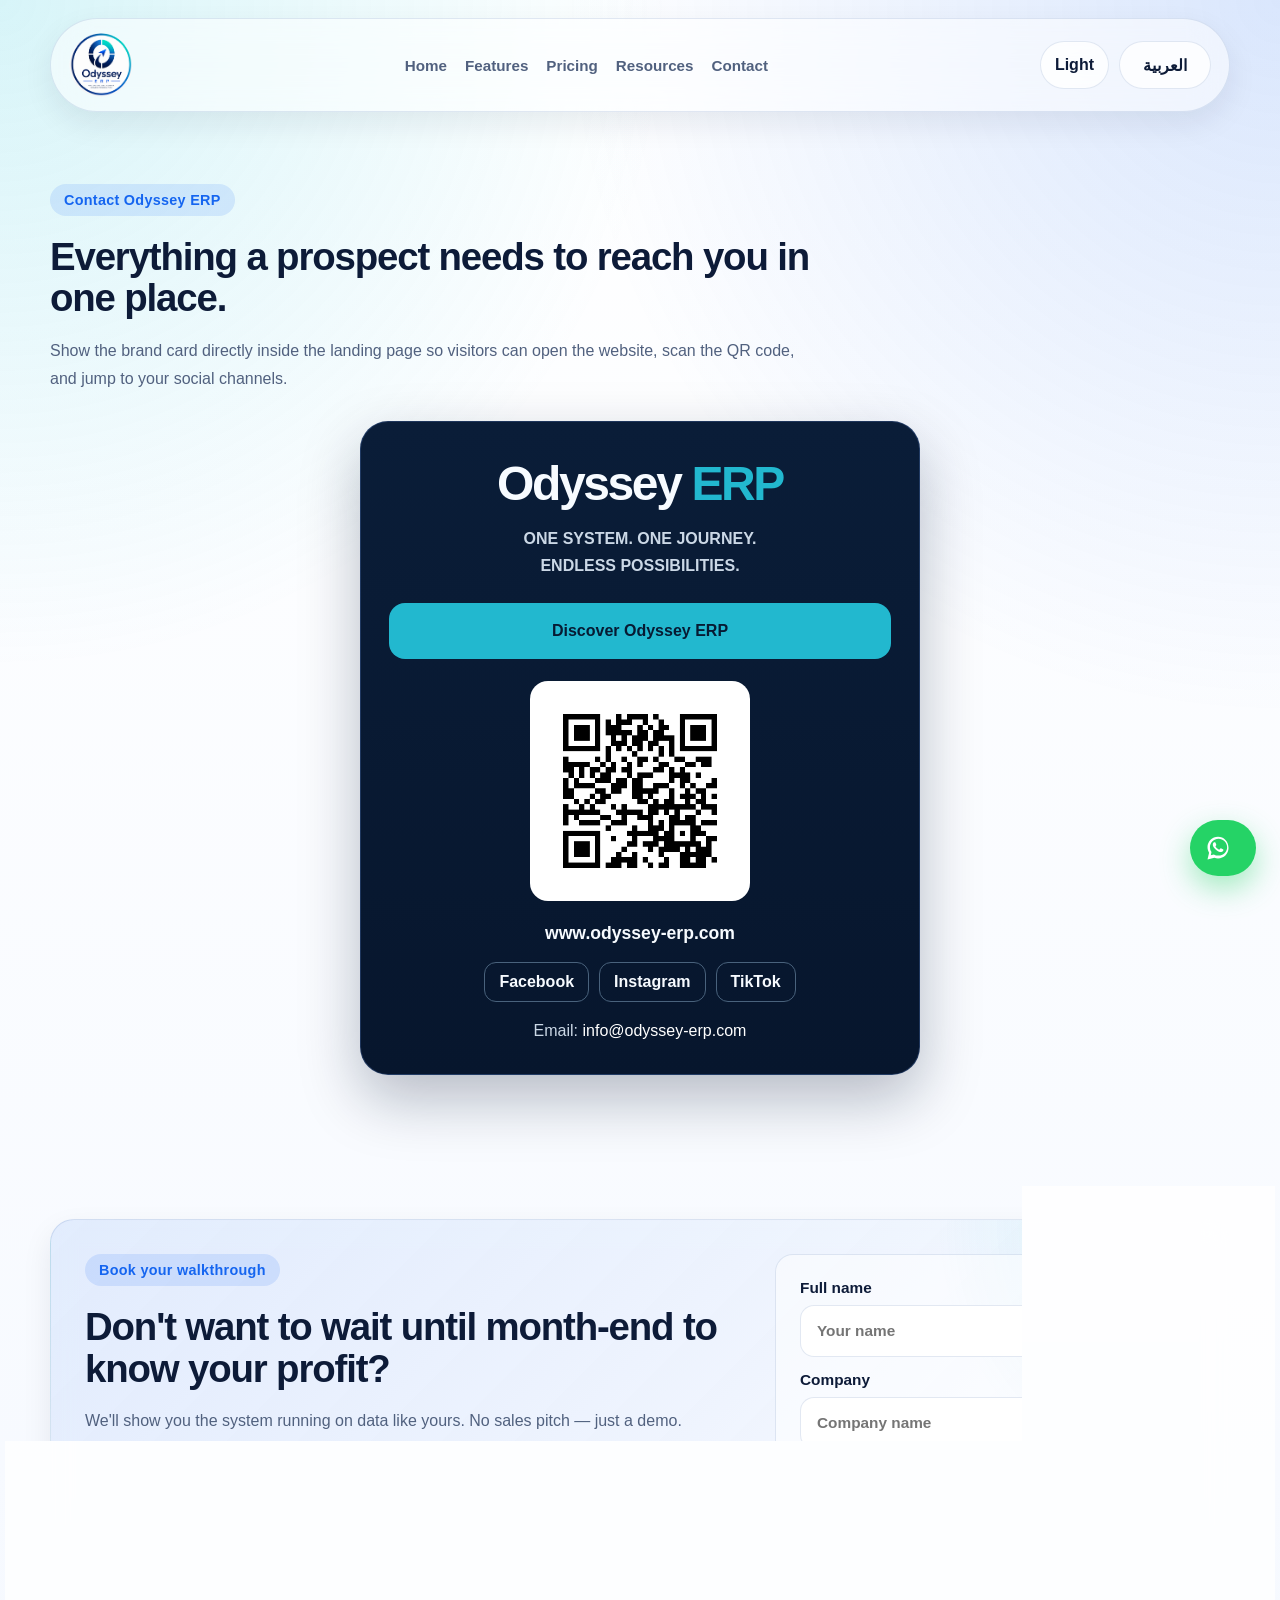
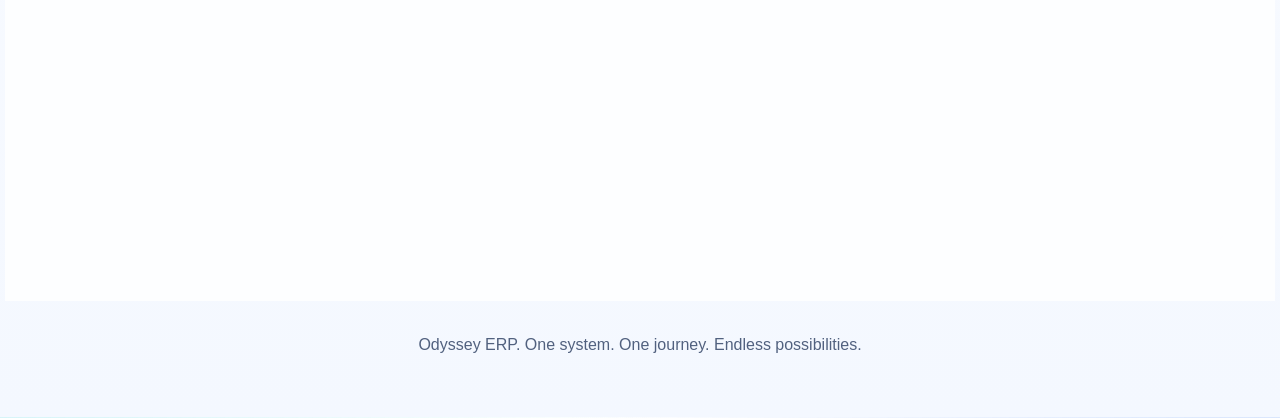
==== contact.html @ beaab347 "Restructure marketing site into multi-page site (Home/Features/Pricing/Resources/Contact)" ====
<!DOCTYPE html>
<html lang="en" dir="ltr">
<head>
  <meta charset="UTF-8">
  <meta name="viewport" content="width=device-width, initial-scale=1.0">
  <title>Contact & Book a Demo | Odyssey ERP</title>
  <meta
    name="description"
    content="Book a free 15-minute Odyssey ERP walkthrough, or reach us directly on WhatsApp, email, and social channels."
  >
  <link rel="stylesheet" href="style.css">
  <!-- Google tag (gtag.js) -->
  <script async src="https://www.googletagmanager.com/gtag/js?id=G-DYQVPVSGE7"></script>
  <script>
    window.dataLayer = window.dataLayer || [];
    function gtag(){dataLayer.push(arguments);}
    gtag('js', new Date());
    gtag('config', 'G-DYQVPVSGE7');
  </script>
</head>
<body>
  <div class="site-shell">
    <header class="topbar">
      <a class="brand" href="index.html" aria-label="Odyssey ERP">
        <img src="Odyssey_ERP_Logo_Round.png" alt="Odyssey ERP logo">
      </a>

      <nav class="nav" aria-label="Primary">
        <a href="index.html" data-i18n="navHome">Home</a>
        <a href="features.html" data-i18n="navFeatures">Features</a>
        <a href="pricing.html" data-i18n="navPricing">Pricing</a>
        <a href="resources.html" data-i18n="navResources">Resources</a>
        <a href="contact.html" data-i18n="navContact">Contact</a>
      </nav>

      <div class="topbar-actions">
        <button class="control-btn" id="themeToggle" type="button" aria-label="Toggle theme">
          <span class="theme-icon theme-icon-light" aria-hidden="true">Light</span>
          <span class="theme-icon theme-icon-dark" aria-hidden="true">Dark</span>
        </button>
        <button class="control-btn lang-btn" id="langToggle" type="button" aria-label="Switch language">
          العربية
        </button>
        <button class="menu-btn" id="menuToggle" type="button" aria-label="Open menu">
          <span></span><span></span><span></span>
        </button>
      </div>
    </header>

    <main>
      <section class="section contact-section" id="contact">
        <div class="section-heading reveal">
          <span class="eyebrow">Contact Odyssey ERP</span>
          <h2>Everything a prospect needs to reach you in one place.</h2>
          <p>Show the brand card directly inside the landing page so visitors can open the website, scan the QR code, and jump to your social channels.</p>
        </div>

        <div class="contact-card-wrapper reveal">
          <div class="contact-card">
            <div class="contact-logo">Odyssey <span>ERP</span></div>
            <div class="contact-tag">ONE SYSTEM. ONE JOURNEY.<br>ENDLESS POSSIBILITIES.</div>
            <a class="contact-main-link" href="https://www.odyssey-erp.com" target="_blank" rel="noreferrer">Discover Odyssey ERP</a>
            <div class="contact-qr">
              <img src="[data-uri]" alt="QR Code to Odyssey ERP website">
            </div>
            <div class="contact-site">
              <a href="https://www.odyssey-erp.com" target="_blank" rel="noreferrer">www.odyssey-erp.com</a>
            </div>
            <div class="contact-social">
              <a href="https://www.facebook.com/share/1CxrahnLTz/" target="_blank" rel="noreferrer">Facebook</a>
              <a href="https://www.instagram.com/odyssey_erp/" target="_blank" rel="noreferrer">Instagram</a>
              <a href="https://www.tiktok.com/@odyssey.erp" target="_blank" rel="noreferrer">TikTok</a>
            </div>
            <div class="contact-email">Email: <a href="mailto:info@odyssey-erp.com">info@odyssey-erp.com</a></div>
          </div>
        </div>
      </section>

      <section class="section cta-section" id="demo">
        <div class="cta-card reveal">
          <div class="cta-copy">
            <span class="eyebrow" data-i18n="ctaEyebrow">Book your walkthrough</span>
            <h2 data-i18n="ctaTitle">Don't want to wait until month-end to know your profit?</h2>
            <p data-i18n="ctaText">We'll show you the system running on data like yours. No sales pitch — just a demo.</p>
          </div>

          <form class="demo-form" id="demoForm" novalidate>
            <label>
              <span data-i18n="formName">Full name</span>
              <input type="text" name="name" data-i18n-placeholder="formNamePlaceholder" placeholder="Your name" required autocomplete="name">
            </label>
            <label>
              <span data-i18n="formCompany">Company</span>
              <input type="text" name="company" data-i18n-placeholder="formCompanyPlaceholder" placeholder="Company name" required autocomplete="organization">
            </label>
            <label>
              <span data-i18n="formEmail">Work email</span>
              <input type="email" name="email" data-i18n-placeholder="formEmailPlaceholder" placeholder="name@company.com" required autocomplete="email" inputmode="email">
            </label>
            <label>
              <span data-i18n="formPhone">Phone</span>
              <input type="tel" name="phone" data-i18n-placeholder="formPhonePlaceholder" placeholder="+20 000 000 0000" required autocomplete="tel" inputmode="tel">
            </label>
            <div class="form-honeypot" aria-hidden="true">
              <label for="websiteField">Website</label>
              <input type="text" id="websiteField" name="website" tabindex="-1" autocomplete="off">
            </div>
            <button class="btn btn-primary btn-block submit-btn" id="formSubmitButton" type="submit">
              <span class="btn-spinner" aria-hidden="true"></span>
              <span data-i18n="formSubmit">Book free consultation — 15 minutes only</span>
            </button>
            <p class="form-note" id="formMessage" data-state="idle" data-i18n="formNote">We'll use these details to contact you and arrange a tailored demo.</p>
          </form>
        </div>
      </section>
    </main>

    <footer class="footer">
      <p data-i18n="footerText">Odyssey ERP. One system. One journey. Endless possibilities.</p>
    </footer>
  </div>

  <a
    class="whatsapp-fab"
    id="whatsappFab"
    href="https://wa.me/201555568029"
    target="_blank"
    rel="noreferrer"
    aria-label="Chat with us on WhatsApp"
  >
    <svg viewBox="0 0 32 32" fill="currentColor" aria-hidden="true">
      <path d="M16.02 3C9.4 3 4 8.36 4 14.94c0 2.35.66 4.55 1.8 6.43L4 29l7.83-1.75a12.9 12.9 0 0 0 4.19.7c6.62 0 12.02-5.36 12.02-11.94C28.04 8.36 22.64 3 16.02 3zm0 21.7c-1.53 0-2.99-.36-4.29-1.05l-.31-.17-3.63.81.78-3.58-.2-.32a9.7 9.7 0 0 1-1.55-5.25c0-5.37 4.4-9.75 9.8-9.75s9.8 4.38 9.8 9.75-4.4 9.56-9.8 9.56zm5.47-7.33c-.3-.15-1.77-.87-2.05-.97-.27-.1-.47-.15-.67.15-.2.3-.77.97-.94 1.17-.17.2-.35.22-.65.07-.3-.15-1.24-.46-2.36-1.46-.87-.78-1.46-1.74-1.63-2.04-.17-.3-.02-.46.13-.6.13-.13.3-.35.45-.52.15-.17.2-.3.3-.5.1-.2.05-.37-.02-.52-.07-.15-.67-1.6-.92-2.2-.24-.57-.49-.5-.67-.5h-.57c-.2 0-.52.07-.79.37-.27.3-1.04 1.02-1.04 2.48s1.07 2.88 1.22 3.08c.15.2 2.1 3.2 5.09 4.49.71.31 1.27.49 1.7.63.71.23 1.36.19 1.87.12.57-.09 1.77-.72 2.02-1.42.25-.7.25-1.3.17-1.42-.07-.13-.27-.2-.57-.35z"/>
    </svg>
    <span class="whatsapp-label" data-i18n="whatsappLabel">Chat with us</span>
  </a>

  <iframe name="leadCaptureFrame" id="leadCaptureFrame" class="submission-frame" title="Background form submission"></iframe>
  <script src="lead-form.config.js"></script>
  <script src="gallery-manifest.js"></script>
  <script src="script.js"></script>
</body>
</html>
---- style.css ----
:root {
  color-scheme: light;
  --bg: #f4f8ff;
  --bg-strong: #ffffff;
  --bg-soft: rgba(255, 255, 255, 0.75);
  --surface: rgba(255, 255, 255, 0.78);
  --surface-strong: #ffffff;
  --surface-border: rgba(18, 64, 145, 0.12);
  --text: #0d1b38;
  --text-soft: #51617f;
  --text-inverse: #f7fbff;
  --primary: #1565f0;
  --primary-strong: #0e47b7;
  --primary-soft: rgba(21, 101, 240, 0.12);
  --accent: #20c4da;
  --shadow: 0 20px 60px rgba(13, 27, 56, 0.12);
  --shadow-soft: 0 12px 30px rgba(13, 27, 56, 0.08);
  --radius-xl: 32px;
  --radius-lg: 24px;
  --radius-md: 18px;
  --container: min(1180px, calc(100vw - 32px));
}

body[data-theme="dark"] {
  color-scheme: dark;
  --bg: #07111f;
  --bg-strong: #0b1730;
  --bg-soft: rgba(8, 18, 34, 0.72);
  --surface: rgba(11, 23, 48, 0.8);
  --surface-strong: #0f1d37;
  --surface-border: rgba(136, 182, 255, 0.14);
  --text: #edf4ff;
  --text-soft: #a7b7d6;
  --text-inverse: #061221;
  --primary: #5c9dff;
  --primary-strong: #8ac1ff;
  --primary-soft: rgba(92, 157, 255, 0.16);
  --accent: #4de0f6;
  --shadow: 0 24px 70px rgba(0, 0, 0, 0.35);
  --shadow-soft: 0 14px 34px rgba(0, 0, 0, 0.28);
}

* {
  box-sizing: border-box;
}

html {
  scroll-behavior: smooth;
}

body {
  margin: 0;
  background:
    radial-gradient(circle at top left, rgba(32, 196, 218, 0.18), transparent 28%),
    radial-gradient(circle at top right, rgba(21, 101, 240, 0.16), transparent 30%),
    linear-gradient(180deg, var(--bg-strong), var(--bg));
  color: var(--text);
  font-family: "Segoe UI Variable Display", "Aptos", "Trebuchet MS", "Segoe UI", sans-serif;
  transition: background 0.35s ease, color 0.35s ease;
}

body[dir="rtl"] {
  font-family: "Tahoma", "Segoe UI", sans-serif;
}

img,
video {
  display: block;
  max-width: 100%;
}

a {
  color: inherit;
  text-decoration: none;
}

button,
input,
textarea,
select {
  font: inherit;
}

.site-shell {
  width: var(--container);
  margin: 0 auto;
}

.topbar {
  position: sticky;
  top: 0;
  z-index: 20;
  display: flex;
  align-items: center;
  justify-content: space-between;
  gap: 20px;
  margin: 18px 0 0;
  padding: 14px 18px;
  background: rgba(255, 255, 255, 0.52);
  backdrop-filter: blur(18px);
  border: 1px solid var(--surface-border);
  border-radius: 999px;
  box-shadow: var(--shadow-soft);
}

body[data-theme="dark"] .topbar {
  background: rgba(9, 18, 35, 0.7);
}

.brand img {
  width: clamp(48px, 6vw, 64px);
  height: clamp(48px, 6vw, 64px);
  object-fit: cover;
  border-radius: 50%;
}

.nav {
  display: flex;
  align-items: center;
  gap: 18px;
  color: var(--text-soft);
}

.nav a {
  position: relative;
  font-size: 0.95rem;
  font-weight: 700;
}

.nav a::after {
  content: "";
  position: absolute;
  inset-inline-start: 0;
  bottom: -6px;
  width: 100%;
  height: 2px;
  background: linear-gradient(90deg, var(--primary), var(--accent));
  transform: scaleX(0);
  transform-origin: left;
  transition: transform 0.25s ease;
}

body[dir="rtl"] .nav a::after {
  transform-origin: right;
}

.nav a:hover::after,
.nav a:focus-visible::after {
  transform: scaleX(1);
}

.topbar-actions {
  display: flex;
  align-items: center;
  gap: 10px;
}

.control-btn,
.menu-btn {
  border: 1px solid var(--surface-border);
  background: var(--surface);
  color: var(--text);
  border-radius: 999px;
  cursor: pointer;
}

.control-btn {
  display: inline-flex;
  align-items: center;
  justify-content: center;
  min-width: 48px;
  height: 48px;
  padding: 0 14px;
  font-weight: 800;
}

.lang-btn {
  min-width: 92px;
}

.theme-icon-dark {
  display: none;
}

body[data-theme="dark"] .theme-icon-light {
  display: none;
}

body[data-theme="dark"] .theme-icon-dark {
  display: inline;
}

.menu-btn {
  display: none;
  width: 48px;
  height: 48px;
  padding: 0;
}

.menu-btn span {
  display: block;
  width: 20px;
  height: 2px;
  margin: 4px auto;
  background: currentColor;
  border-radius: 999px;
}

.section {
  padding: 72px 0;
}

.hero {
  display: grid;
  grid-template-columns: 1.05fr 0.95fr;
  align-items: center;
  gap: 42px;
  min-height: calc(100vh - 130px);
}

.eyebrow {
  display: inline-flex;
  align-items: center;
  gap: 10px;
  padding: 8px 14px;
  border-radius: 999px;
  background: var(--primary-soft);
  color: var(--primary);
  font-size: 0.9rem;
  font-weight: 800;
  letter-spacing: 0.02em;
}

.hero h1,
.section-heading h2,
.cta-copy h2 {
  margin: 20px 0 18px;
  font-size: clamp(2rem, 4vw, 4.2rem);
  line-height: 1.08;
  letter-spacing: -0.03em;
}

.section-heading h2,
.cta-copy h2 {
  font-size: clamp(2rem, 3vw, 3.4rem);
}

.hero-text,
.section-heading p,
.feature-card p,
.comparison-card li,
.showcase-copy p,
.video-meta span,
.cta-copy p,
.form-note,
.trust-strip p,
.footer p {
  color: var(--text-soft);
  line-height: 1.75;
}

.hero-actions {
  display: flex;
  flex-wrap: wrap;
  gap: 14px;
  margin-top: 28px;
}

.btn {
  display: inline-flex;
  align-items: center;
  justify-content: center;
  min-height: 54px;
  padding: 0 24px;
  border: 1px solid transparent;
  border-radius: 999px;
  font-weight: 800;
  transition: transform 0.25s ease, box-shadow 0.25s ease, background 0.25s ease;
}

.btn:hover,
.btn:focus-visible {
  transform: translateY(-2px);
}

.btn-primary {
  background: linear-gradient(135deg, var(--primary), var(--accent));
  color: var(--text-inverse);
  box-shadow: 0 18px 35px rgba(21, 101, 240, 0.24);
}

.btn-secondary {
  border-color: var(--surface-border);
  background: var(--surface);
}

.btn-block {
  width: 100%;
}

.hero-metrics,
.feature-grid,
.showcase-grid,
.video-grid {
  display: grid;
  gap: 18px;
}

.hero-metrics {
  grid-template-columns: repeat(3, minmax(0, 1fr));
  margin-top: 34px;
}

.hero-metrics-4 {
  grid-template-columns: repeat(4, minmax(0, 1fr));
  gap: 16px;
}

.hero-metrics-4 .metric-card {
  padding: 24px 20px;
  display: flex;
  flex-direction: column;
  justify-content: center;
  min-height: 140px;
}

.hero-metrics-4 .metric-card strong {
  font-size: 1.35rem;
  margin-bottom: 8px;
}

.hero-metrics-4 .metric-card span {
  font-size: 0.88rem;
  line-height: 1.5;
}

.metric-card,
.feature-card,
.comparison-card,
.showcase-card,
.video-card,
.cta-card,
.trust-strip {
  border: 1px solid var(--surface-border);
  background: var(--surface);
  border-radius: var(--radius-lg);
  box-shadow: var(--shadow-soft);
  backdrop-filter: blur(12px);
}

.metric-card {
  padding: 20px;
}

.metric-card strong {
  display: block;
  font-size: 1.6rem;
  margin-bottom: 8px;
}

.hero-visual {
  position: relative;
}

.hero-glow {
  position: absolute;
  inset: 10% 5% auto;
  height: 70%;
  background: radial-gradient(circle, rgba(21, 101, 240, 0.25), transparent 60%);
  filter: blur(18px);
}

.device-frame {
  position: relative;
  padding: 18px;
  background: linear-gradient(180deg, rgba(255, 255, 255, 0.9), rgba(219, 232, 255, 0.5));
  border: 1px solid rgba(255, 255, 255, 0.6);
  border-radius: 28px;
  box-shadow: var(--shadow);
}

body[data-theme="dark"] .device-frame {
  background: linear-gradient(180deg, rgba(20, 37, 67, 0.98), rgba(12, 23, 43, 0.92));
  border-color: rgba(131, 178, 255, 0.18);
}

.device-frame img,
.showcase-card img,
video {
  border-radius: 18px;
}

.trust-strip {
  padding: 24px 28px;
}

.section-heading {
  max-width: 760px;
  margin-bottom: 28px;
}

.feature-grid {
  grid-template-columns: repeat(4, minmax(0, 1fr));
}

.feature-card {
  padding: 26px;
}

.feature-icon {
  width: 56px;
  height: 56px;
  display: inline-flex;
  align-items: center;
  justify-content: center;
  margin-bottom: 18px;
  border-radius: 16px;
  background: linear-gradient(135deg, var(--primary), var(--accent));
  color: var(--text-inverse);
  font-weight: 800;
}

.comparison-grid {
  display: grid;
  grid-template-columns: repeat(2, minmax(0, 1fr));
  gap: 20px;
}

.comparison-card {
  padding: 28px;
}

.comparison-card ul {
  margin: 18px 0 0;
  padding-inline-start: 22px;
}

.comparison-card li + li {
  margin-top: 14px;
}

.comparison-card-highlight {
  background:
    linear-gradient(135deg, rgba(21, 101, 240, 0.16), rgba(32, 196, 218, 0.1)),
    var(--surface);
}

.comparison-card-muted {
  background:
    linear-gradient(135deg, rgba(115, 140, 180, 0.08), rgba(115, 140, 180, 0.03)),
    var(--surface);
}

.showcase-grid,
.video-grid {
  grid-template-columns: repeat(2, minmax(0, 1fr));
}

.contact-card-wrapper {
  display: flex;
  justify-content: center;
}

.contact-card {
  width: min(100%, 560px);
  padding: 34px 28px;
  text-align: center;
  color: #f7fbff;
  background: linear-gradient(180deg, #0a1d38, #07162d);
  border: 1px solid rgba(114, 164, 255, 0.22);
  border-radius: 28px;
  box-shadow: 0 24px 60px rgba(7, 22, 45, 0.28);
}

.contact-logo {
  font-size: clamp(2.3rem, 4vw, 3rem);
  font-weight: 900;
  letter-spacing: -0.05em;
}

.contact-logo span {
  color: #22b8cf;
}

.contact-tag {
  margin: 14px 0 24px;
  color: #cbd8e6;
  font-size: 1rem;
  line-height: 1.7;
  font-weight: 700;
}

.contact-main-link {
  display: inline-flex;
  align-items: center;
  justify-content: center;
  width: 100%;
  min-height: 56px;
  padding: 0 18px;
  margin-bottom: 22px;
  color: #071b33;
  background: #22b8cf;
  border-radius: 16px;
  font-weight: 900;
}

.contact-qr {
  width: min(220px, 68vw);
  margin: 0 auto 22px;
  padding: 12px;
  background: #ffffff;
  border-radius: 18px;
}

.contact-qr img {
  width: 100%;
  height: auto;
}

.contact-site {
  margin-bottom: 18px;
  font-size: 1.1rem;
  font-weight: 800;
}

.contact-social {
  display: flex;
  justify-content: center;
  flex-wrap: wrap;
  gap: 10px;
}

.contact-social a {
  padding: 10px 14px;
  border: 1px solid #49627c;
  border-radius: 12px;
  font-weight: 800;
}

.contact-email {
  margin-top: 20px;
  color: #cbd8e6;
}

.contact-email a {
  color: #ffffff;
}

#dynamicShowcaseMount {
  display: contents;
}

.showcase-card:first-child {
  grid-column: 1 / -1;
}

.showcase-card,
.video-card {
  overflow: hidden;
}

.showcase-copy,
.video-meta {
  display: flex;
  flex-direction: column;
  gap: 10px;
  padding: 24px 24px 18px;
}

.showcase-copy span,
.video-meta span {
  color: var(--primary);
  font-weight: 800;
}

.showcase-copy h3,
.video-meta h3,
.feature-card h3,
.comparison-card h3 {
  margin: 0;
  font-size: 1.35rem;
}

.showcase-card img,
video {
  width: 100%;
  height: auto;
  border-top-left-radius: 0;
  border-top-right-radius: 0;
}

/* ADDED: normalize showcase/gallery image sizing so every card matches */
.showcase-card img {
  aspect-ratio: 4 / 3;
  object-fit: cover;
  max-height: 260px;
}
/* END ADDED */

/* REWRITTEN: keep the portrait notification screenshot's text legible when cropped to the 4:3 showcase grid */
.showcase-card img.showcase-img-notification {
  object-position: center bottom;
  background: #1a2530;
}
/* END REWRITTEN */

.cta-card {
  display: grid;
  grid-template-columns: 1fr 420px;
  gap: 28px;
  padding: 34px;
  background:
    radial-gradient(circle at top right, rgba(32, 196, 218, 0.16), transparent 22%),
    linear-gradient(135deg, rgba(21, 101, 240, 0.12), rgba(255, 255, 255, 0.22)),
    var(--surface);
}

.demo-form {
  display: grid;
  gap: 14px;
  padding: 24px;
  border: 1px solid var(--surface-border);
  border-radius: var(--radius-md);
  background: rgba(255, 255, 255, 0.5);
}

body[data-theme="dark"] .demo-form {
  background: rgba(7, 17, 31, 0.52);
}

.demo-form label {
  display: grid;
  gap: 8px;
  font-size: 0.96rem;
  font-weight: 700;
}

.demo-form input {
  min-height: 52px;
  padding: 0 16px;
  border: 1px solid var(--surface-border);
  border-radius: 14px;
  background: var(--bg-strong);
  color: var(--text);
  transition: border-color 0.2s ease, box-shadow 0.2s ease, background 0.2s ease;
}

.demo-form input:focus-visible {
  outline: none;
  border-color: var(--primary);
  box-shadow: 0 0 0 4px var(--primary-soft);
}

.demo-form input[aria-invalid="true"] {
  border-color: #d93025;
  box-shadow: 0 0 0 4px rgba(217, 48, 37, 0.12);
}

.submit-btn {
  position: relative;
  gap: 10px;
}

.submit-btn[disabled] {
  cursor: wait;
  opacity: 0.82;
}

.btn-spinner {
  width: 18px;
  height: 18px;
  display: none;
  border: 2px solid rgba(255, 255, 255, 0.35);
  border-top-color: currentColor;
  border-radius: 50%;
  animation: spin 0.8s linear infinite;
}

.submit-btn.is-loading .btn-spinner {
  display: inline-block;
}

.form-note {
  margin: 0;
  padding: 12px 14px 0;
  min-height: 34px;
}

.form-note[data-state="success"] {
  color: #0d8c57;
}

.form-note[data-state="error"] {
  color: #c8352e;
}

.form-note[data-state="loading"] {
  color: var(--primary);
}

.form-honeypot,
.submission-frame {
  position: absolute;
  width: 1px;
  height: 1px;
  overflow: hidden;
  clip-path: inset(50%);
  white-space: nowrap;
}

.submission-frame {
  border: 0;
}

@keyframes spin {
  to {
    transform: rotate(360deg);
  }
}

.footer {
  padding: 0 0 42px;
  text-align: center;
}

.reveal {
  opacity: 0;
  transform: translateY(28px);
  transition: opacity 0.7s ease, transform 0.7s ease;
}

.reveal.is-visible {
  opacity: 1;
  transform: translateY(0);
}

@media (prefers-reduced-motion: reduce) {
  html {
    scroll-behavior: auto;
  }

  *,
  *::before,
  *::after {
    animation: none !important;
    transition: none !important;
  }

  .reveal {
    opacity: 1;
    transform: none;
  }
}

@media (max-width: 1100px) {
  .hero,
  .cta-card,
  .feature-grid,
  .showcase-grid,
  .video-grid,
  .comparison-grid {
    grid-template-columns: 1fr;
  }

  .hero {
    min-height: auto;
    padding-top: 36px;
  }

  .hero-metrics {
    grid-template-columns: 1fr;
  }

  .hero-metrics-4 {
    grid-template-columns: repeat(2, minmax(0, 1fr));
  }
}

@media (max-width: 860px) {
  .topbar {
    border-radius: 28px;
  }

  .nav {
    position: absolute;
    top: calc(100% + 10px);
    inset-inline: 0;
    display: none;
    flex-direction: column;
    align-items: stretch;
    padding: 18px;
    background: var(--surface-strong);
    border: 1px solid var(--surface-border);
    border-radius: 24px;
    box-shadow: var(--shadow-soft);
  }

  .nav.is-open {
    display: flex;
  }

  .menu-btn {
    display: inline-block;
  }
}

@media (max-width: 640px) {
  .site-shell {
    width: min(100vw - 20px, 100%);
  }

  .topbar {
    padding: 12px;
    gap: 12px;
  }

  .brand img {
    width: 44px;
    height: 44px;
  }

  .control-btn {
    min-width: 44px;
    height: 44px;
  }

  .lang-btn {
    min-width: 82px;
    padding: 0 12px;
  }

  .section {
    padding: 56px 0;
  }

  .metric-card,
  .feature-card,
  .comparison-card,
  .cta-card,
  .trust-strip {
    padding: 22px;
  }

  .showcase-copy,
  .video-meta {
    padding: 20px 20px 14px;
  }

  /* ADDED: smaller, tighter hero heading on narrow screens */
  .hero h1 {
    font-size: 1.5rem;
    line-height: 1.35;
    letter-spacing: -0.01em;
    max-width: 21ch;
  }

  .section-heading h2,
  .cta-copy h2 {
    font-size: 1.6rem;
    line-height: 1.2;
  }

  .hero-text {
    font-size: 0.95rem;
  }
  /* END ADDED */
}

/* ===== ADDED: Risk Reversal Banner ===== */
.risk-banner {
  margin-top: 18px;
  padding: 18px 24px;
  text-align: center;
  border-radius: 999px;
  background: linear-gradient(135deg, rgba(21, 101, 240, 0.16), rgba(32, 196, 218, 0.16));
  border: 1px solid var(--surface-border);
}

.risk-banner p {
  margin: 0;
  color: var(--primary-strong);
  font-weight: 900;
  font-size: 1.2rem;
  line-height: 1.4;
}

@media (max-width: 640px) {
  .risk-banner p {
    font-size: 1.02rem;
  }
}

body[data-theme="dark"] .risk-banner p {
  color: var(--primary-strong);
}
/* ===== END ADDED: Risk Reversal Banner ===== */

/* ===== ADDED: Section-end CTA ===== */
.section-cta {
  display: flex;
  justify-content: center;
  margin-top: 40px;
}
/* ===== END ADDED: Section-end CTA ===== */

/* ===== ADDED: How It Works Section ===== */
.steps-grid {
  display: grid;
  grid-template-columns: repeat(3, minmax(0, 1fr));
  gap: 18px;
}

.step-card {
  position: relative;
  padding: 28px;
  border: 1px solid var(--surface-border);
  background: var(--surface);
  border-radius: var(--radius-lg);
  box-shadow: var(--shadow-soft);
  backdrop-filter: blur(12px);
}

.step-icon {
  width: 56px;
  height: 56px;
  display: inline-flex;
  align-items: center;
  justify-content: center;
  margin-bottom: 16px;
  border-radius: 16px;
  background: linear-gradient(135deg, var(--primary), var(--accent));
  color: var(--text-inverse);
}

.step-icon svg {
  width: 28px;
  height: 28px;
}

.step-number {
  position: absolute;
  top: 24px;
  inset-inline-end: 28px;
  font-weight: 900;
  font-size: 0.85rem;
  color: var(--text-soft);
  opacity: 0.6;
}

.step-card h3 {
  margin: 0 0 8px;
  font-size: 1.25rem;
}

.step-card p {
  margin: 0;
  color: var(--text-soft);
  line-height: 1.7;
}

@media (max-width: 1100px) {
  .steps-grid {
    grid-template-columns: 1fr;
  }
}
/* ===== END ADDED: How It Works Section ===== */

/* ===== ADDED: Pricing Section ===== */
.pricing-grid {
  display: grid;
  grid-template-columns: repeat(3, minmax(0, 1fr));
  gap: 20px;
  align-items: stretch;
}

.pricing-grid-4 {
  grid-template-columns: repeat(4, minmax(0, 1fr));
  gap: 18px;
}

.pricing-grid-4 .price-card {
  padding: 26px 22px;
}

.pricing-grid-4 h3 {
  font-size: 1.1rem;
  order: 1;
  margin-top: 4px;
}

.pricing-grid-4 .price-badge {
  order: 0;
}

.pricing-grid-4 .price-tag {
  order: 2;
}

.pricing-grid-4 .price-amount {
  font-size: 1.6rem;
}

.pricing-grid-4 .price-desc {
  order: 3;
}

.pricing-grid-4 .price-features {
  order: 4;
  flex-grow: 1;
}

.pricing-grid-4 .price-card-for {
  order: 5;
  font-size: 0.76rem;
  opacity: 0.75;
  padding-top: 12px;
  border-top: 1px dashed var(--surface-border);
  margin-top: 12px;
}

.pricing-grid-4 .price-card-problem {
  display: none;
}

.pricing-grid-4 .price-card-trial {
  order: 6;
}

.pricing-grid-4 .btn-block {
  order: 7;
}

.pricing-grid-4 .price-card {
  display: flex;
  flex-direction: column;
}

.addons-panel {
  margin-top: 44px;
  padding: 32px;
  border-radius: var(--radius-lg);
  border: 1px solid var(--surface-border);
  background: var(--surface);
  box-shadow: var(--shadow-soft);
}

.addons-panel h3 {
  font-size: 1.15rem;
  margin-bottom: 20px;
}

.addons-grid {
  display: grid;
  grid-template-columns: repeat(4, minmax(0, 1fr));
  gap: 16px;
}

.addon-item {
  padding: 18px;
  border-radius: var(--radius-md);
  background: var(--primary-soft);
  text-align: center;
}

.addon-icon {
  display: flex;
  align-items: center;
  justify-content: center;
  width: 44px;
  height: 44px;
  margin: 0 auto 14px;
  border-radius: 12px;
  background: var(--bg-strong);
  color: var(--primary);
  box-shadow: var(--shadow-soft);
}

.addon-icon svg {
  width: 22px;
  height: 22px;
}

.addon-item h4 {
  font-size: 0.92rem;
  margin-bottom: 6px;
}

.addon-note {
  font-size: 0.75rem;
  color: var(--text-soft);
  margin-bottom: 10px;
  min-height: 30px;
}

.addon-price {
  font-weight: 800;
  color: var(--primary-strong);
  font-size: 0.95rem;
}

.addons-footnote {
  margin-top: 22px;
  font-size: 0.78rem;
  color: var(--text-soft);
  text-align: center;
}

@media (max-width: 1024px) {
  .addons-grid {
    grid-template-columns: repeat(2, minmax(0, 1fr));
  }
}

@media (max-width: 640px) {
  .pricing-grid-4,
  .addons-grid {
    grid-template-columns: 1fr;
  }
}

.price-card {
  position: relative;
  display: flex;
  flex-direction: column;
  padding: 32px 26px;
  border: 1px solid var(--surface-border);
  background: var(--surface);
  border-radius: var(--radius-lg);
  box-shadow: var(--shadow-soft);
  backdrop-filter: blur(12px);
}

.price-card-highlight {
  border-color: var(--primary);
  background:
    linear-gradient(135deg, rgba(21, 101, 240, 0.14), rgba(32, 196, 218, 0.08)),
    var(--surface);
  box-shadow: var(--shadow);
  transform: translateY(-6px);
}

.price-badge {
  position: absolute;
  top: -14px;
  inset-inline-start: 26px;
  padding: 6px 14px;
  border-radius: 999px;
  background: linear-gradient(135deg, var(--primary), var(--accent));
  color: var(--text-inverse);
  font-size: 0.78rem;
  font-weight: 900;
  letter-spacing: 0.02em;
}

.price-card h3 {
  margin: 6px 0 14px;
  font-size: 1.4rem;
}

/* ADDED: pricing card "for" / "problem" / "trial" sub-fields */
.price-card-for {
  margin: 0 0 4px;
  color: var(--text-soft);
  font-size: 0.85rem;
  font-weight: 600;
}

.price-card-problem {
  margin: 0 0 10px;
  color: var(--text);
  font-size: 0.92rem;
  font-weight: 700;
  font-style: italic;
}

.price-card-trial {
  margin: -10px 0 18px;
  color: var(--primary);
  font-size: 0.85rem;
  font-weight: 800;
}
/* END ADDED */

.price-tag {
  display: flex;
  align-items: baseline;
  gap: 6px;
  margin: 0 0 6px;
}

.price-amount {
  font-size: 2.1rem;
  font-weight: 900;
  letter-spacing: -0.02em;
  color: var(--text);
}

.price-period {
  color: var(--text-soft);
  font-weight: 700;
  font-size: 0.9rem;
}

.price-desc {
  margin: 0 0 22px;
  color: var(--text-soft);
  font-weight: 700;
}

.price-features {
  flex: 1;
  margin: 0 0 26px;
  padding: 0;
  list-style: none;
  display: grid;
  gap: 12px;
}

.price-features li {
  position: relative;
  padding-inline-start: 26px;
  color: var(--text-soft);
  line-height: 1.5;
}

.price-features li::before {
  content: "";
  position: absolute;
  inset-inline-start: 0;
  top: 6px;
  width: 16px;
  height: 16px;
  border-radius: 50%;
  background: linear-gradient(135deg, var(--primary), var(--accent));
}

@media (max-width: 1100px) {
  .pricing-grid {
    grid-template-columns: 1fr;
  }

  .price-card-highlight {
    transform: none;
  }
}
/* ===== END ADDED: Pricing Section ===== */


/* ===== ADDED: Sticky WhatsApp Button ===== */
.whatsapp-fab {
  position: fixed;
  right: 24px;
  bottom: 24px;
  z-index: 9999;
  display: inline-flex;
  align-items: center;
  gap: 10px;
  padding: 14px;
  background: #25d366;
  color: #ffffff;
  border-radius: 999px;
  box-shadow: 0 12px 30px rgba(37, 211, 102, 0.42);
  transition: transform 0.2s ease, box-shadow 0.2s ease, padding 0.2s ease;
}

.whatsapp-fab svg {
  width: 28px;
  height: 28px;
  flex-shrink: 0;
}

.whatsapp-fab .whatsapp-label {
  max-width: 0;
  overflow: hidden;
  white-space: nowrap;
  font-weight: 800;
  font-size: 0.92rem;
  opacity: 0;
  transition: max-width 0.25s ease, opacity 0.2s ease;
}

.whatsapp-fab:hover,
.whatsapp-fab:focus-visible {
  transform: translateY(-3px);
  box-shadow: 0 16px 36px rgba(37, 211, 102, 0.5);
}

.whatsapp-fab:hover .whatsapp-label,
.whatsapp-fab:focus-visible .whatsapp-label {
  max-width: 160px;
  opacity: 1;
  padding-inline-end: 4px;
}

@media (max-width: 640px) {
  .whatsapp-fab {
    right: 16px;
    bottom: 16px;
    padding: 12px;
  }

  .whatsapp-fab .whatsapp-label {
    display: none;
  }
}
/* ===== END ADDED: Sticky WhatsApp Button ===== */
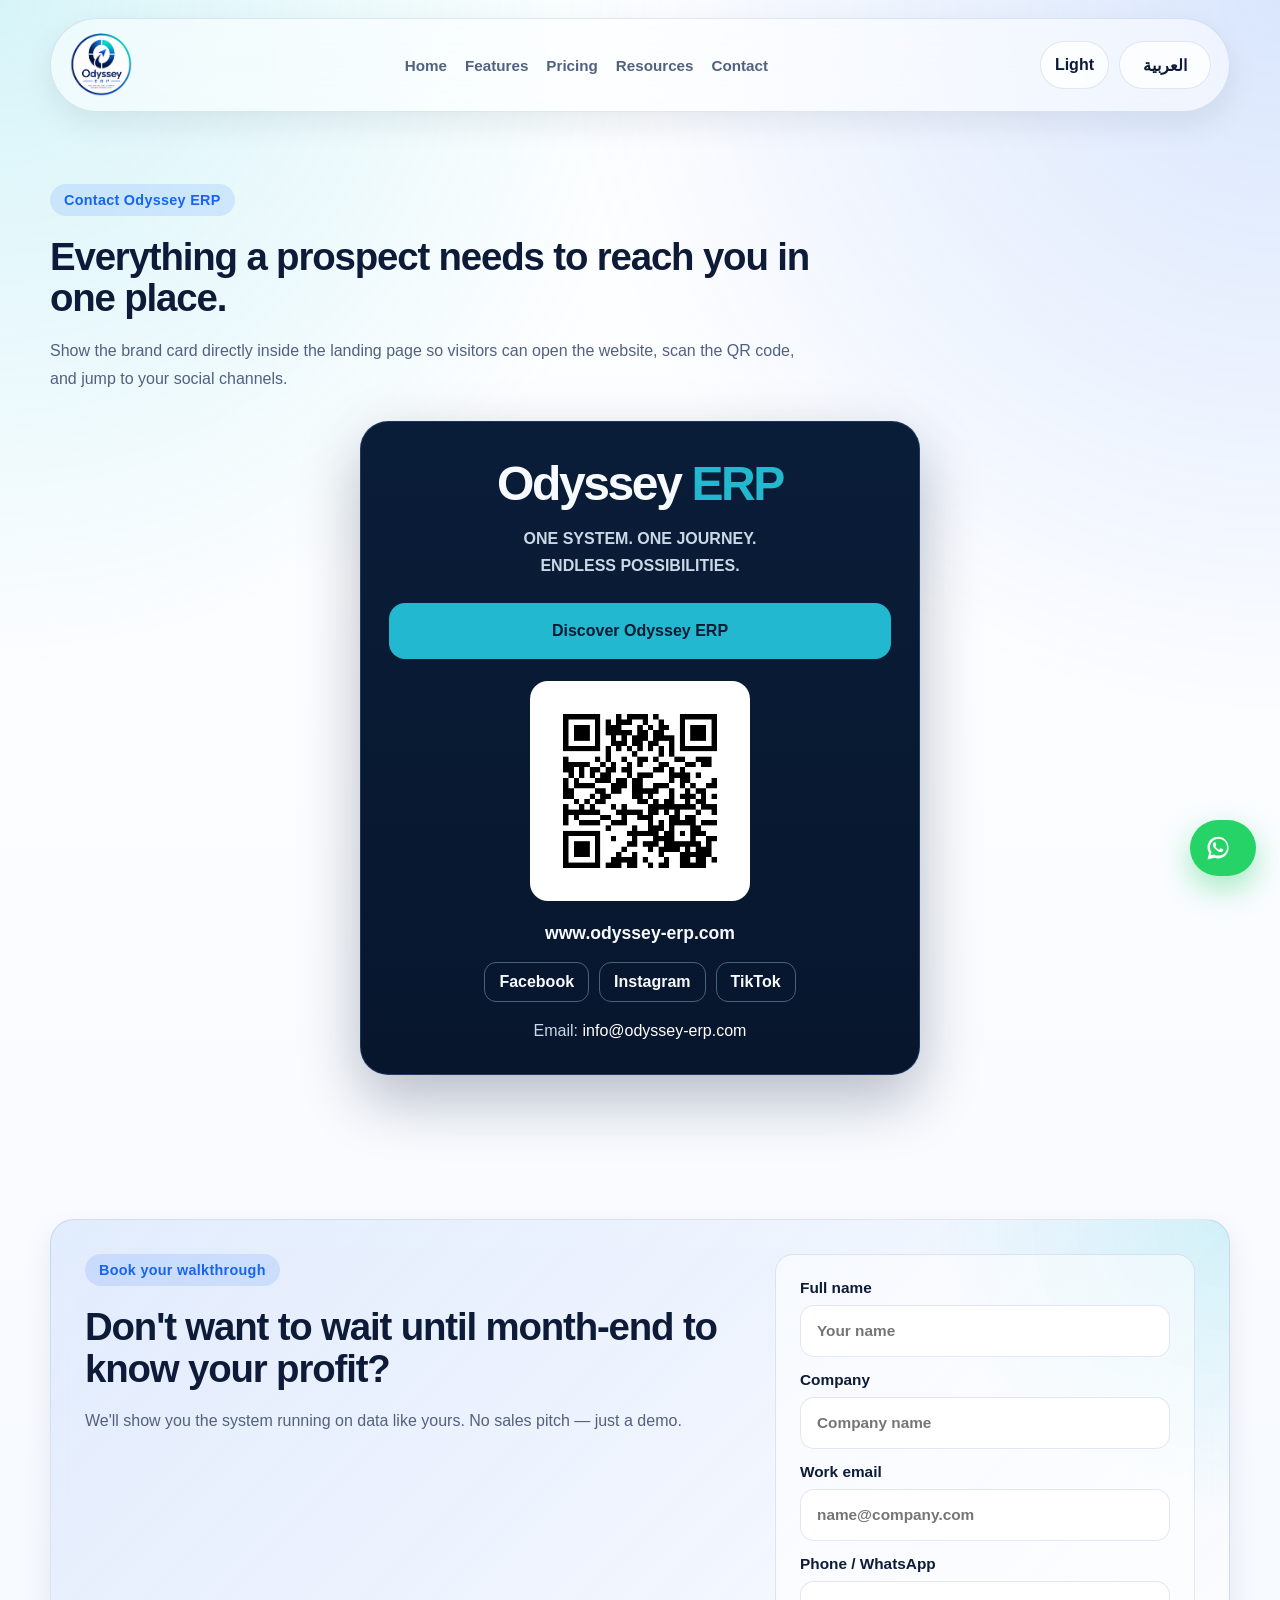
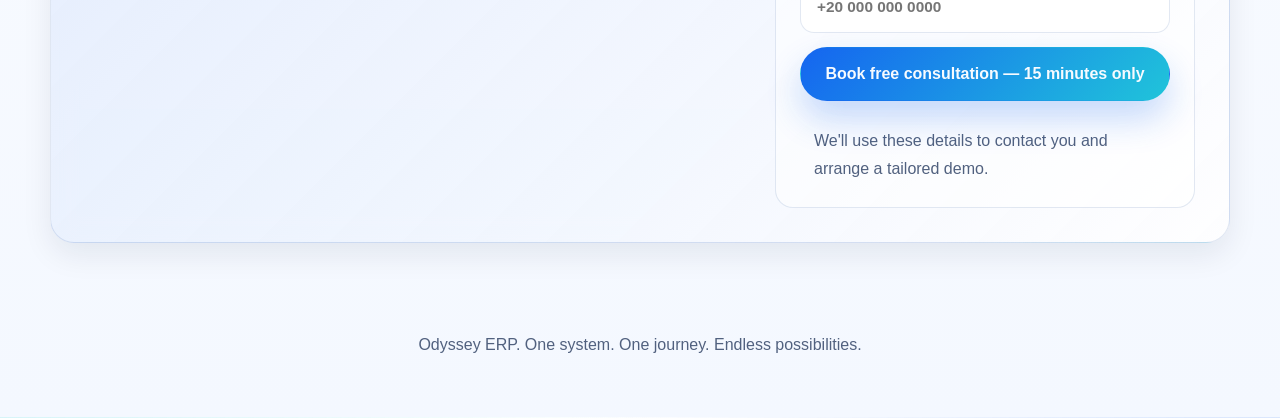
==== commit bade7e42: "Install Meta Pixel across the site and fire a Lead event on demo form success The site had Google An" ====
--- a/contact.html
+++ b/contact.html
@@ -17,6 +17,23 @@
     gtag('js', new Date());
     gtag('config', 'G-DYQVPVSGE7');
   </script>
+  <!-- Meta Pixel Code -->
+  <script>
+    !function(f,b,e,v,n,t,s)
+    {if(f.fbq)return;n=f.fbq=function(){n.callMethod?
+    n.callMethod.apply(n,arguments):n.queue.push(arguments)};
+    if(!f._fbq)f._fbq=n;n.push=n;n.loaded=!0;n.version='2.0';
+    n.queue=[];t=b.createElement(e);t.async=!0;
+    t.src=v;s=b.getElementsByTagName(e)[0];
+    s.parentNode.insertBefore(t,s)}(window, document,'script',
+    'https://connect.facebook.net/en_US/fbevents.js');
+    fbq('init', '1786063249489618');
+    fbq('track', 'PageView');
+  </script>
+  <noscript><img height="1" width="1" style="display:none"
+    src="https://www.facebook.com/tr?id=1786063249489618&ev=PageView&noscript=1"
+  /></noscript>
+  <!-- End Meta Pixel Code -->
 </head>
 <body>
   <div class="site-shell">
--- a/style.css
+++ b/style.css
@@ -1,1306 +1,1318 @@
-:root {
-  color-scheme: light;
-  --bg: #f4f8ff;
-  --bg-strong: #ffffff;
-  --bg-soft: rgba(255, 255, 255, 0.75);
-  --surface: rgba(255, 255, 255, 0.78);
-  --surface-strong: #ffffff;
-  --surface-border: rgba(18, 64, 145, 0.12);
-  --text: #0d1b38;
-  --text-soft: #51617f;
-  --text-inverse: #f7fbff;
-  --primary: #1565f0;
-  --primary-strong: #0e47b7;
-  --primary-soft: rgba(21, 101, 240, 0.12);
-  --accent: #20c4da;
-  --shadow: 0 20px 60px rgba(13, 27, 56, 0.12);
-  --shadow-soft: 0 12px 30px rgba(13, 27, 56, 0.08);
-  --radius-xl: 32px;
-  --radius-lg: 24px;
-  --radius-md: 18px;
-  --container: min(1180px, calc(100vw - 32px));
-}
-
-body[data-theme="dark"] {
-  color-scheme: dark;
-  --bg: #07111f;
-  --bg-strong: #0b1730;
-  --bg-soft: rgba(8, 18, 34, 0.72);
-  --surface: rgba(11, 23, 48, 0.8);
-  --surface-strong: #0f1d37;
-  --surface-border: rgba(136, 182, 255, 0.14);
-  --text: #edf4ff;
-  --text-soft: #a7b7d6;
-  --text-inverse: #061221;
-  --primary: #5c9dff;
-  --primary-strong: #8ac1ff;
-  --primary-soft: rgba(92, 157, 255, 0.16);
-  --accent: #4de0f6;
-  --shadow: 0 24px 70px rgba(0, 0, 0, 0.35);
-  --shadow-soft: 0 14px 34px rgba(0, 0, 0, 0.28);
-}
-
-* {
-  box-sizing: border-box;
-}
-
-html {
-  scroll-behavior: smooth;
-}
-
-body {
-  margin: 0;
-  background:
-    radial-gradient(circle at top left, rgba(32, 196, 218, 0.18), transparent 28%),
-    radial-gradient(circle at top right, rgba(21, 101, 240, 0.16), transparent 30%),
-    linear-gradient(180deg, var(--bg-strong), var(--bg));
-  color: var(--text);
-  font-family: "Segoe UI Variable Display", "Aptos", "Trebuchet MS", "Segoe UI", sans-serif;
-  transition: background 0.35s ease, color 0.35s ease;
-}
-
-body[dir="rtl"] {
-  font-family: "Tahoma", "Segoe UI", sans-serif;
-}
-
-img,
-video {
-  display: block;
-  max-width: 100%;
-}
-
-a {
-  color: inherit;
-  text-decoration: none;
-}
-
-button,
-input,
-textarea,
-select {
-  font: inherit;
-}
-
-.site-shell {
-  width: var(--container);
-  margin: 0 auto;
-}
-
-.topbar {
-  position: sticky;
-  top: 0;
-  z-index: 20;
-  display: flex;
-  align-items: center;
-  justify-content: space-between;
-  gap: 20px;
-  margin: 18px 0 0;
-  padding: 14px 18px;
-  background: rgba(255, 255, 255, 0.52);
-  backdrop-filter: blur(18px);
-  border: 1px solid var(--surface-border);
-  border-radius: 999px;
-  box-shadow: var(--shadow-soft);
-}
-
-body[data-theme="dark"] .topbar {
-  background: rgba(9, 18, 35, 0.7);
-}
-
-.brand img {
-  width: clamp(48px, 6vw, 64px);
-  height: clamp(48px, 6vw, 64px);
-  object-fit: cover;
-  border-radius: 50%;
-}
-
-.nav {
-  display: flex;
-  align-items: center;
-  gap: 18px;
-  color: var(--text-soft);
-}
-
-.nav a {
-  position: relative;
-  font-size: 0.95rem;
-  font-weight: 700;
-}
-
-.nav a::after {
-  content: "";
-  position: absolute;
-  inset-inline-start: 0;
-  bottom: -6px;
-  width: 100%;
-  height: 2px;
-  background: linear-gradient(90deg, var(--primary), var(--accent));
-  transform: scaleX(0);
-  transform-origin: left;
-  transition: transform 0.25s ease;
-}
-
-body[dir="rtl"] .nav a::after {
-  transform-origin: right;
-}
-
-.nav a:hover::after,
-.nav a:focus-visible::after {
-  transform: scaleX(1);
-}
-
-.topbar-actions {
-  display: flex;
-  align-items: center;
-  gap: 10px;
-}
-
-.control-btn,
-.menu-btn {
-  border: 1px solid var(--surface-border);
-  background: var(--surface);
-  color: var(--text);
-  border-radius: 999px;
-  cursor: pointer;
-}
-
-.control-btn {
-  display: inline-flex;
-  align-items: center;
-  justify-content: center;
-  min-width: 48px;
-  height: 48px;
-  padding: 0 14px;
-  font-weight: 800;
-}
-
-.lang-btn {
-  min-width: 92px;
-}
-
-.theme-icon-dark {
-  display: none;
-}
-
-body[data-theme="dark"] .theme-icon-light {
-  display: none;
-}
-
-body[data-theme="dark"] .theme-icon-dark {
-  display: inline;
-}
-
-.menu-btn {
-  display: none;
-  width: 48px;
-  height: 48px;
-  padding: 0;
-}
-
-.menu-btn span {
-  display: block;
-  width: 20px;
-  height: 2px;
-  margin: 4px auto;
-  background: currentColor;
-  border-radius: 999px;
-}
-
-.section {
-  padding: 72px 0;
-}
-
-.hero {
-  display: grid;
-  grid-template-columns: 1.05fr 0.95fr;
-  align-items: center;
-  gap: 42px;
-  min-height: calc(100vh - 130px);
-}
-
-.eyebrow {
-  display: inline-flex;
-  align-items: center;
-  gap: 10px;
-  padding: 8px 14px;
-  border-radius: 999px;
-  background: var(--primary-soft);
-  color: var(--primary);
-  font-size: 0.9rem;
-  font-weight: 800;
-  letter-spacing: 0.02em;
-}
-
-.hero h1,
-.section-heading h2,
-.cta-copy h2 {
-  margin: 20px 0 18px;
-  font-size: clamp(2rem, 4vw, 4.2rem);
-  line-height: 1.08;
-  letter-spacing: -0.03em;
-}
-
-.section-heading h2,
-.cta-copy h2 {
-  font-size: clamp(2rem, 3vw, 3.4rem);
-}
-
-.hero-text,
-.section-heading p,
-.feature-card p,
-.comparison-card li,
-.showcase-copy p,
-.video-meta span,
-.cta-copy p,
-.form-note,
-.trust-strip p,
-.footer p {
-  color: var(--text-soft);
-  line-height: 1.75;
-}
-
-.hero-actions {
-  display: flex;
-  flex-wrap: wrap;
-  gap: 14px;
-  margin-top: 28px;
-}
-
-.btn {
-  display: inline-flex;
-  align-items: center;
-  justify-content: center;
-  min-height: 54px;
-  padding: 0 24px;
-  border: 1px solid transparent;
-  border-radius: 999px;
-  font-weight: 800;
-  transition: transform 0.25s ease, box-shadow 0.25s ease, background 0.25s ease;
-}
-
-.btn:hover,
-.btn:focus-visible {
-  transform: translateY(-2px);
-}
-
-.btn-primary {
-  background: linear-gradient(135deg, var(--primary), var(--accent));
-  color: var(--text-inverse);
-  box-shadow: 0 18px 35px rgba(21, 101, 240, 0.24);
-}
-
-.btn-secondary {
-  border-color: var(--surface-border);
-  background: var(--surface);
-}
-
-.btn-block {
-  width: 100%;
-}
-
-.hero-metrics,
-.feature-grid,
-.showcase-grid,
-.video-grid {
-  display: grid;
-  gap: 18px;
-}
-
-.hero-metrics {
-  grid-template-columns: repeat(3, minmax(0, 1fr));
-  margin-top: 34px;
-}
-
-.hero-metrics-4 {
-  grid-template-columns: repeat(4, minmax(0, 1fr));
-  gap: 16px;
-}
-
-.hero-metrics-4 .metric-card {
-  padding: 24px 20px;
-  display: flex;
-  flex-direction: column;
-  justify-content: center;
-  min-height: 140px;
-}
-
-.hero-metrics-4 .metric-card strong {
-  font-size: 1.35rem;
-  margin-bottom: 8px;
-}
-
-.hero-metrics-4 .metric-card span {
-  font-size: 0.88rem;
-  line-height: 1.5;
-}
-
-.metric-card,
-.feature-card,
-.comparison-card,
-.showcase-card,
-.video-card,
-.cta-card,
-.trust-strip {
-  border: 1px solid var(--surface-border);
-  background: var(--surface);
-  border-radius: var(--radius-lg);
-  box-shadow: var(--shadow-soft);
-  backdrop-filter: blur(12px);
-}
-
-.metric-card {
-  padding: 20px;
-}
-
-.metric-card strong {
-  display: block;
-  font-size: 1.6rem;
-  margin-bottom: 8px;
-}
-
-.hero-visual {
-  position: relative;
-}
-
-.hero-glow {
-  position: absolute;
-  inset: 10% 5% auto;
-  height: 70%;
-  background: radial-gradient(circle, rgba(21, 101, 240, 0.25), transparent 60%);
-  filter: blur(18px);
-}
-
-.device-frame {
-  position: relative;
-  padding: 18px;
-  background: linear-gradient(180deg, rgba(255, 255, 255, 0.9), rgba(219, 232, 255, 0.5));
-  border: 1px solid rgba(255, 255, 255, 0.6);
-  border-radius: 28px;
-  box-shadow: var(--shadow);
-}
-
-body[data-theme="dark"] .device-frame {
-  background: linear-gradient(180deg, rgba(20, 37, 67, 0.98), rgba(12, 23, 43, 0.92));
-  border-color: rgba(131, 178, 255, 0.18);
-}
-
-.device-frame img,
-.showcase-card img,
-video {
-  border-radius: 18px;
-}
-
-.trust-strip {
-  padding: 24px 28px;
-}
-
-.section-heading {
-  max-width: 760px;
-  margin-bottom: 28px;
-}
-
-.feature-grid {
-  grid-template-columns: repeat(4, minmax(0, 1fr));
-}
-
-.feature-card {
-  padding: 26px;
-}
-
-.feature-icon {
-  width: 56px;
-  height: 56px;
-  display: inline-flex;
-  align-items: center;
-  justify-content: center;
-  margin-bottom: 18px;
-  border-radius: 16px;
-  background: linear-gradient(135deg, var(--primary), var(--accent));
-  color: var(--text-inverse);
-  font-weight: 800;
-}
-
-.comparison-grid {
-  display: grid;
-  grid-template-columns: repeat(2, minmax(0, 1fr));
-  gap: 20px;
-}
-
-.comparison-card {
-  padding: 28px;
-}
-
-.comparison-card ul {
-  margin: 18px 0 0;
-  padding-inline-start: 22px;
-}
-
-.comparison-card li + li {
-  margin-top: 14px;
-}
-
-.comparison-card-highlight {
-  background:
-    linear-gradient(135deg, rgba(21, 101, 240, 0.16), rgba(32, 196, 218, 0.1)),
-    var(--surface);
-}
-
-.comparison-card-muted {
-  background:
-    linear-gradient(135deg, rgba(115, 140, 180, 0.08), rgba(115, 140, 180, 0.03)),
-    var(--surface);
-}
-
-.showcase-grid,
-.video-grid {
-  grid-template-columns: repeat(2, minmax(0, 1fr));
-}
-
-.contact-card-wrapper {
-  display: flex;
-  justify-content: center;
-}
-
-.contact-card {
-  width: min(100%, 560px);
-  padding: 34px 28px;
-  text-align: center;
-  color: #f7fbff;
-  background: linear-gradient(180deg, #0a1d38, #07162d);
-  border: 1px solid rgba(114, 164, 255, 0.22);
-  border-radius: 28px;
-  box-shadow: 0 24px 60px rgba(7, 22, 45, 0.28);
-}
-
-.contact-logo {
-  font-size: clamp(2.3rem, 4vw, 3rem);
-  font-weight: 900;
-  letter-spacing: -0.05em;
-}
-
-.contact-logo span {
-  color: #22b8cf;
-}
-
-.contact-tag {
-  margin: 14px 0 24px;
-  color: #cbd8e6;
-  font-size: 1rem;
-  line-height: 1.7;
-  font-weight: 700;
-}
-
-.contact-main-link {
-  display: inline-flex;
-  align-items: center;
-  justify-content: center;
-  width: 100%;
-  min-height: 56px;
-  padding: 0 18px;
-  margin-bottom: 22px;
-  color: #071b33;
-  background: #22b8cf;
-  border-radius: 16px;
-  font-weight: 900;
-}
-
-.contact-qr {
-  width: min(220px, 68vw);
-  margin: 0 auto 22px;
-  padding: 12px;
-  background: #ffffff;
-  border-radius: 18px;
-}
-
-.contact-qr img {
-  width: 100%;
-  height: auto;
-}
-
-.contact-site {
-  margin-bottom: 18px;
-  font-size: 1.1rem;
-  font-weight: 800;
-}
-
-.contact-social {
-  display: flex;
-  justify-content: center;
-  flex-wrap: wrap;
-  gap: 10px;
-}
-
-.contact-social a {
-  padding: 10px 14px;
-  border: 1px solid #49627c;
-  border-radius: 12px;
-  font-weight: 800;
-}
-
-.contact-email {
-  margin-top: 20px;
-  color: #cbd8e6;
-}
-
-.contact-email a {
-  color: #ffffff;
-}
-
-#dynamicShowcaseMount {
-  display: contents;
-}
-
-.showcase-card:first-child {
-  grid-column: 1 / -1;
-}
-
-.showcase-card,
-.video-card {
-  overflow: hidden;
-}
-
-.showcase-copy,
-.video-meta {
-  display: flex;
-  flex-direction: column;
-  gap: 10px;
-  padding: 24px 24px 18px;
-}
-
-.showcase-copy span,
-.video-meta span {
-  color: var(--primary);
-  font-weight: 800;
-}
-
-.showcase-copy h3,
-.video-meta h3,
-.feature-card h3,
-.comparison-card h3 {
-  margin: 0;
-  font-size: 1.35rem;
-}
-
-.showcase-card img,
-video {
-  width: 100%;
-  height: auto;
-  border-top-left-radius: 0;
-  border-top-right-radius: 0;
-}
-
-/* ADDED: normalize showcase/gallery image sizing so every card matches */
-.showcase-card img {
-  aspect-ratio: 4 / 3;
-  object-fit: cover;
-  max-height: 260px;
-}
-/* END ADDED */
-
-/* REWRITTEN: keep the portrait notification screenshot's text legible when cropped to the 4:3 showcase grid */
-.showcase-card img.showcase-img-notification {
-  object-position: center bottom;
-  background: #1a2530;
-}
-/* END REWRITTEN */
-
-.cta-card {
-  display: grid;
-  grid-template-columns: 1fr 420px;
-  gap: 28px;
-  padding: 34px;
-  background:
-    radial-gradient(circle at top right, rgba(32, 196, 218, 0.16), transparent 22%),
-    linear-gradient(135deg, rgba(21, 101, 240, 0.12), rgba(255, 255, 255, 0.22)),
-    var(--surface);
-}
-
-.demo-form {
-  display: grid;
-  gap: 14px;
-  padding: 24px;
-  border: 1px solid var(--surface-border);
-  border-radius: var(--radius-md);
-  background: rgba(255, 255, 255, 0.5);
-}
-
-body[data-theme="dark"] .demo-form {
-  background: rgba(7, 17, 31, 0.52);
-}
-
-.demo-form label {
-  display: grid;
-  gap: 8px;
-  font-size: 0.96rem;
-  font-weight: 700;
-}
-
-.demo-form input {
-  min-height: 52px;
-  padding: 0 16px;
-  border: 1px solid var(--surface-border);
-  border-radius: 14px;
-  background: var(--bg-strong);
-  color: var(--text);
-  transition: border-color 0.2s ease, box-shadow 0.2s ease, background 0.2s ease;
-}
-
-.demo-form input:focus-visible {
-  outline: none;
-  border-color: var(--primary);
-  box-shadow: 0 0 0 4px var(--primary-soft);
-}
-
-.demo-form input[aria-invalid="true"] {
-  border-color: #d93025;
-  box-shadow: 0 0 0 4px rgba(217, 48, 37, 0.12);
-}
-
-.submit-btn {
-  position: relative;
-  gap: 10px;
-}
-
-.submit-btn[disabled] {
-  cursor: wait;
-  opacity: 0.82;
-}
-
-.btn-spinner {
-  width: 18px;
-  height: 18px;
-  display: none;
-  border: 2px solid rgba(255, 255, 255, 0.35);
-  border-top-color: currentColor;
-  border-radius: 50%;
-  animation: spin 0.8s linear infinite;
-}
-
-.submit-btn.is-loading .btn-spinner {
-  display: inline-block;
-}
-
-.form-note {
-  margin: 0;
-  padding: 12px 14px 0;
-  min-height: 34px;
-}
-
-.form-note[data-state="success"] {
-  color: #0d8c57;
-}
-
-.form-note[data-state="error"] {
-  color: #c8352e;
-}
-
-.form-note[data-state="loading"] {
-  color: var(--primary);
-}
-
-.form-honeypot,
-.submission-frame {
-  position: absolute;
-  width: 1px;
-  height: 1px;
-  overflow: hidden;
-  clip-path: inset(50%);
-  white-space: nowrap;
-}
-
-.submission-frame {
-  border: 0;
-}
-
-@keyframes spin {
-  to {
-    transform: rotate(360deg);
-  }
-}
-
-.footer {
-  padding: 0 0 42px;
-  text-align: center;
-}
-
-.reveal {
-  opacity: 0;
-  transform: translateY(28px);
-  transition: opacity 0.7s ease, transform 0.7s ease;
-}
-
-.reveal.is-visible {
-  opacity: 1;
-  transform: translateY(0);
-}
-
-@media (prefers-reduced-motion: reduce) {
-  html {
-    scroll-behavior: auto;
-  }
-
-  *,
-  *::before,
-  *::after {
-    animation: none !important;
-    transition: none !important;
-  }
-
-  .reveal {
-    opacity: 1;
-    transform: none;
-  }
-}
-
-@media (max-width: 1100px) {
-  .hero,
-  .cta-card,
-  .feature-grid,
-  .showcase-grid,
-  .video-grid,
-  .comparison-grid {
-    grid-template-columns: 1fr;
-  }
-
-  .hero {
-    min-height: auto;
-    padding-top: 36px;
-  }
-
-  .hero-metrics {
-    grid-template-columns: 1fr;
-  }
-
-  .hero-metrics-4 {
-    grid-template-columns: repeat(2, minmax(0, 1fr));
-  }
-}
-
-@media (max-width: 860px) {
-  .topbar {
-    border-radius: 28px;
-  }
-
-  .nav {
-    position: absolute;
-    top: calc(100% + 10px);
-    inset-inline: 0;
-    display: none;
-    flex-direction: column;
-    align-items: stretch;
-    padding: 18px;
-    background: var(--surface-strong);
-    border: 1px solid var(--surface-border);
-    border-radius: 24px;
-    box-shadow: var(--shadow-soft);
-  }
-
-  .nav.is-open {
-    display: flex;
-  }
-
-  .menu-btn {
-    display: inline-block;
-  }
-}
-
-@media (max-width: 640px) {
-  .site-shell {
-    width: min(100vw - 20px, 100%);
-  }
-
-  .topbar {
-    padding: 12px;
-    gap: 12px;
-  }
-
-  .brand img {
-    width: 44px;
-    height: 44px;
-  }
-
-  .control-btn {
-    min-width: 44px;
-    height: 44px;
-  }
-
-  .lang-btn {
-    min-width: 82px;
-    padding: 0 12px;
-  }
-
-  .section {
-    padding: 56px 0;
-  }
-
-  .metric-card,
-  .feature-card,
-  .comparison-card,
-  .cta-card,
-  .trust-strip {
-    padding: 22px;
-  }
-
-  .showcase-copy,
-  .video-meta {
-    padding: 20px 20px 14px;
-  }
-
-  /* ADDED: smaller, tighter hero heading on narrow screens */
-  .hero h1 {
-    font-size: 1.5rem;
-    line-height: 1.35;
-    letter-spacing: -0.01em;
-    max-width: 21ch;
-  }
-
-  .section-heading h2,
-  .cta-copy h2 {
-    font-size: 1.6rem;
-    line-height: 1.2;
-  }
-
-  .hero-text {
-    font-size: 0.95rem;
-  }
-  /* END ADDED */
-}
-
-/* ===== ADDED: Risk Reversal Banner ===== */
-.risk-banner {
-  margin-top: 18px;
-  padding: 18px 24px;
-  text-align: center;
-  border-radius: 999px;
-  background: linear-gradient(135deg, rgba(21, 101, 240, 0.16), rgba(32, 196, 218, 0.16));
-  border: 1px solid var(--surface-border);
-}
-
-.risk-banner p {
-  margin: 0;
-  color: var(--primary-strong);
-  font-weight: 900;
-  font-size: 1.2rem;
-  line-height: 1.4;
-}
-
-@media (max-width: 640px) {
-  .risk-banner p {
-    font-size: 1.02rem;
-  }
-}
-
-body[data-theme="dark"] .risk-banner p {
-  color: var(--primary-strong);
-}
-/* ===== END ADDED: Risk Reversal Banner ===== */
-
-/* ===== ADDED: Section-end CTA ===== */
-.section-cta {
-  display: flex;
-  justify-content: center;
-  margin-top: 40px;
-}
-/* ===== END ADDED: Section-end CTA ===== */
-
-/* ===== ADDED: How It Works Section ===== */
-.steps-grid {
-  display: grid;
-  grid-template-columns: repeat(3, minmax(0, 1fr));
-  gap: 18px;
-}
-
-.step-card {
-  position: relative;
-  padding: 28px;
-  border: 1px solid var(--surface-border);
-  background: var(--surface);
-  border-radius: var(--radius-lg);
-  box-shadow: var(--shadow-soft);
-  backdrop-filter: blur(12px);
-}
-
-.step-icon {
-  width: 56px;
-  height: 56px;
-  display: inline-flex;
-  align-items: center;
-  justify-content: center;
-  margin-bottom: 16px;
-  border-radius: 16px;
-  background: linear-gradient(135deg, var(--primary), var(--accent));
-  color: var(--text-inverse);
-}
-
-.step-icon svg {
-  width: 28px;
-  height: 28px;
-}
-
-.step-number {
-  position: absolute;
-  top: 24px;
-  inset-inline-end: 28px;
-  font-weight: 900;
-  font-size: 0.85rem;
-  color: var(--text-soft);
-  opacity: 0.6;
-}
-
-.step-card h3 {
-  margin: 0 0 8px;
-  font-size: 1.25rem;
-}
-
-.step-card p {
-  margin: 0;
-  color: var(--text-soft);
-  line-height: 1.7;
-}
-
-@media (max-width: 1100px) {
-  .steps-grid {
-    grid-template-columns: 1fr;
-  }
-}
-/* ===== END ADDED: How It Works Section ===== */
-
-/* ===== ADDED: Pricing Section ===== */
-.pricing-grid {
-  display: grid;
-  grid-template-columns: repeat(3, minmax(0, 1fr));
-  gap: 20px;
-  align-items: stretch;
-}
-
-.pricing-grid-4 {
-  grid-template-columns: repeat(4, minmax(0, 1fr));
-  gap: 18px;
-}
-
-.pricing-grid-4 .price-card {
-  padding: 26px 22px;
-}
-
-.pricing-grid-4 h3 {
-  font-size: 1.1rem;
-  order: 1;
-  margin-top: 4px;
-}
-
-.pricing-grid-4 .price-badge {
-  order: 0;
-}
-
-.pricing-grid-4 .price-tag {
-  order: 2;
-}
-
-.pricing-grid-4 .price-amount {
-  font-size: 1.6rem;
-}
-
-.pricing-grid-4 .price-desc {
-  order: 3;
-}
-
-.pricing-grid-4 .price-features {
-  order: 4;
-  flex-grow: 1;
-}
-
-.pricing-grid-4 .price-card-for {
-  order: 5;
-  font-size: 0.76rem;
-  opacity: 0.75;
-  padding-top: 12px;
-  border-top: 1px dashed var(--surface-border);
-  margin-top: 12px;
-}
-
-.pricing-grid-4 .price-card-problem {
-  display: none;
-}
-
-.pricing-grid-4 .price-card-trial {
-  order: 6;
-}
-
-.pricing-grid-4 .btn-block {
-  order: 7;
-}
-
-.pricing-grid-4 .price-card {
-  display: flex;
-  flex-direction: column;
-}
-
-.addons-panel {
-  margin-top: 44px;
-  padding: 32px;
-  border-radius: var(--radius-lg);
-  border: 1px solid var(--surface-border);
-  background: var(--surface);
-  box-shadow: var(--shadow-soft);
-}
-
-.addons-panel h3 {
-  font-size: 1.15rem;
-  margin-bottom: 20px;
-}
-
-.addons-grid {
-  display: grid;
-  grid-template-columns: repeat(4, minmax(0, 1fr));
-  gap: 16px;
-}
-
-.addon-item {
-  padding: 18px;
-  border-radius: var(--radius-md);
-  background: var(--primary-soft);
-  text-align: center;
-}
-
-.addon-icon {
-  display: flex;
-  align-items: center;
-  justify-content: center;
-  width: 44px;
-  height: 44px;
-  margin: 0 auto 14px;
-  border-radius: 12px;
-  background: var(--bg-strong);
-  color: var(--primary);
-  box-shadow: var(--shadow-soft);
-}
-
-.addon-icon svg {
-  width: 22px;
-  height: 22px;
-}
-
-.addon-item h4 {
-  font-size: 0.92rem;
-  margin-bottom: 6px;
-}
-
-.addon-note {
-  font-size: 0.75rem;
-  color: var(--text-soft);
-  margin-bottom: 10px;
-  min-height: 30px;
-}
-
-.addon-price {
-  font-weight: 800;
-  color: var(--primary-strong);
-  font-size: 0.95rem;
-}
-
-.addons-footnote {
-  margin-top: 22px;
-  font-size: 0.78rem;
-  color: var(--text-soft);
-  text-align: center;
-}
-
-@media (max-width: 1024px) {
-  .addons-grid {
-    grid-template-columns: repeat(2, minmax(0, 1fr));
-  }
-}
-
-@media (max-width: 640px) {
-  .pricing-grid-4,
-  .addons-grid {
-    grid-template-columns: 1fr;
-  }
-}
-
-.price-card {
-  position: relative;
-  display: flex;
-  flex-direction: column;
-  padding: 32px 26px;
-  border: 1px solid var(--surface-border);
-  background: var(--surface);
-  border-radius: var(--radius-lg);
-  box-shadow: var(--shadow-soft);
-  backdrop-filter: blur(12px);
-}
-
-.price-card-highlight {
-  border-color: var(--primary);
-  background:
-    linear-gradient(135deg, rgba(21, 101, 240, 0.14), rgba(32, 196, 218, 0.08)),
-    var(--surface);
-  box-shadow: var(--shadow);
-  transform: translateY(-6px);
-}
-
-.price-badge {
-  position: absolute;
-  top: -14px;
-  inset-inline-start: 26px;
-  padding: 6px 14px;
-  border-radius: 999px;
-  background: linear-gradient(135deg, var(--primary), var(--accent));
-  color: var(--text-inverse);
-  font-size: 0.78rem;
-  font-weight: 900;
-  letter-spacing: 0.02em;
-}
-
-.price-card h3 {
-  margin: 6px 0 14px;
-  font-size: 1.4rem;
-}
-
-/* ADDED: pricing card "for" / "problem" / "trial" sub-fields */
-.price-card-for {
-  margin: 0 0 4px;
-  color: var(--text-soft);
-  font-size: 0.85rem;
-  font-weight: 600;
-}
-
-.price-card-problem {
-  margin: 0 0 10px;
-  color: var(--text);
-  font-size: 0.92rem;
-  font-weight: 700;
-  font-style: italic;
-}
-
-.price-card-trial {
-  margin: -10px 0 18px;
-  color: var(--primary);
-  font-size: 0.85rem;
-  font-weight: 800;
-}
-/* END ADDED */
-
-.price-tag {
-  display: flex;
-  align-items: baseline;
-  gap: 6px;
-  margin: 0 0 6px;
-}
-
-.price-amount {
-  font-size: 2.1rem;
-  font-weight: 900;
-  letter-spacing: -0.02em;
-  color: var(--text);
-}
-
-.price-period {
-  color: var(--text-soft);
-  font-weight: 700;
-  font-size: 0.9rem;
-}
-
-.price-desc {
-  margin: 0 0 22px;
-  color: var(--text-soft);
-  font-weight: 700;
-}
-
-.price-features {
-  flex: 1;
-  margin: 0 0 26px;
-  padding: 0;
-  list-style: none;
-  display: grid;
-  gap: 12px;
-}
-
-.price-features li {
-  position: relative;
-  padding-inline-start: 26px;
-  color: var(--text-soft);
-  line-height: 1.5;
-}
-
-.price-features li::before {
-  content: "";
-  position: absolute;
-  inset-inline-start: 0;
-  top: 6px;
-  width: 16px;
-  height: 16px;
-  border-radius: 50%;
-  background: linear-gradient(135deg, var(--primary), var(--accent));
-}
-
-@media (max-width: 1100px) {
-  .pricing-grid {
-    grid-template-columns: 1fr;
-  }
-
-  .price-card-highlight {
-    transform: none;
-  }
-}
-/* ===== END ADDED: Pricing Section ===== */
-
-
-/* ===== ADDED: Sticky WhatsApp Button ===== */
-.whatsapp-fab {
-  position: fixed;
-  right: 24px;
-  bottom: 24px;
-  z-index: 9999;
-  display: inline-flex;
-  align-items: center;
-  gap: 10px;
-  padding: 14px;
-  background: #25d366;
-  color: #ffffff;
-  border-radius: 999px;
-  box-shadow: 0 12px 30px rgba(37, 211, 102, 0.42);
-  transition: transform 0.2s ease, box-shadow 0.2s ease, padding 0.2s ease;
-}
-
-.whatsapp-fab svg {
-  width: 28px;
-  height: 28px;
-  flex-shrink: 0;
-}
-
-.whatsapp-fab .whatsapp-label {
-  max-width: 0;
-  overflow: hidden;
-  white-space: nowrap;
-  font-weight: 800;
-  font-size: 0.92rem;
-  opacity: 0;
-  transition: max-width 0.25s ease, opacity 0.2s ease;
-}
-
-.whatsapp-fab:hover,
-.whatsapp-fab:focus-visible {
-  transform: translateY(-3px);
-  box-shadow: 0 16px 36px rgba(37, 211, 102, 0.5);
-}
-
-.whatsapp-fab:hover .whatsapp-label,
-.whatsapp-fab:focus-visible .whatsapp-label {
-  max-width: 160px;
-  opacity: 1;
-  padding-inline-end: 4px;
-}
-
-@media (max-width: 640px) {
-  .whatsapp-fab {
-    right: 16px;
-    bottom: 16px;
-    padding: 12px;
-  }
-
-  .whatsapp-fab .whatsapp-label {
-    display: none;
-  }
-}
-/* ===== END ADDED: Sticky WhatsApp Button ===== */
+:root {
+  color-scheme: light;
+  --bg: #f4f8ff;
+  --bg-strong: #ffffff;
+  --bg-soft: rgba(255, 255, 255, 0.75);
+  --surface: rgba(255, 255, 255, 0.78);
+  --surface-strong: #ffffff;
+  --surface-border: rgba(18, 64, 145, 0.12);
+  --text: #0d1b38;
+  --text-soft: #51617f;
+  --text-inverse: #f7fbff;
+  --primary: #1565f0;
+  --primary-strong: #0e47b7;
+  --primary-soft: rgba(21, 101, 240, 0.12);
+  --accent: #20c4da;
+  --shadow: 0 20px 60px rgba(13, 27, 56, 0.12);
+  --shadow-soft: 0 12px 30px rgba(13, 27, 56, 0.08);
+  --radius-xl: 32px;
+  --radius-lg: 24px;
+  --radius-md: 18px;
+  --container: min(1180px, calc(100vw - 32px));
+}
+
+body[data-theme="dark"] {
+  color-scheme: dark;
+  --bg: #07111f;
+  --bg-strong: #0b1730;
+  --bg-soft: rgba(8, 18, 34, 0.72);
+  --surface: rgba(11, 23, 48, 0.8);
+  --surface-strong: #0f1d37;
+  --surface-border: rgba(136, 182, 255, 0.14);
+  --text: #edf4ff;
+  --text-soft: #a7b7d6;
+  --text-inverse: #061221;
+  --primary: #5c9dff;
+  --primary-strong: #8ac1ff;
+  --primary-soft: rgba(92, 157, 255, 0.16);
+  --accent: #4de0f6;
+  --shadow: 0 24px 70px rgba(0, 0, 0, 0.35);
+  --shadow-soft: 0 14px 34px rgba(0, 0, 0, 0.28);
+}
+
+* {
+  box-sizing: border-box;
+}
+
+html {
+  scroll-behavior: smooth;
+}
+
+body {
+  margin: 0;
+  background:
+    radial-gradient(circle at top left, rgba(32, 196, 218, 0.18), transparent 28%),
+    radial-gradient(circle at top right, rgba(21, 101, 240, 0.16), transparent 30%),
+    linear-gradient(180deg, var(--bg-strong), var(--bg));
+  color: var(--text);
+  font-family: "Segoe UI Variable Display", "Aptos", "Trebuchet MS", "Segoe UI", sans-serif;
+  transition: background 0.35s ease, color 0.35s ease;
+}
+
+body[dir="rtl"] {
+  font-family: "Tahoma", "Segoe UI", sans-serif;
+}
+
+img,
+video {
+  display: block;
+  max-width: 100%;
+}
+
+a {
+  color: inherit;
+  text-decoration: none;
+}
+
+button,
+input,
+textarea,
+select {
+  font: inherit;
+}
+
+.site-shell {
+  width: var(--container);
+  margin: 0 auto;
+}
+
+.topbar {
+  position: sticky;
+  top: 0;
+  z-index: 20;
+  display: flex;
+  align-items: center;
+  justify-content: space-between;
+  gap: 20px;
+  margin: 18px 0 0;
+  padding: 14px 18px;
+  background: rgba(255, 255, 255, 0.52);
+  backdrop-filter: blur(18px);
+  border: 1px solid var(--surface-border);
+  border-radius: 999px;
+  box-shadow: var(--shadow-soft);
+}
+
+body[data-theme="dark"] .topbar {
+  background: rgba(9, 18, 35, 0.7);
+}
+
+.brand img {
+  width: clamp(48px, 6vw, 64px);
+  height: clamp(48px, 6vw, 64px);
+  object-fit: cover;
+  border-radius: 50%;
+}
+
+.nav {
+  display: flex;
+  align-items: center;
+  gap: 18px;
+  color: var(--text-soft);
+}
+
+.nav a {
+  position: relative;
+  font-size: 0.95rem;
+  font-weight: 700;
+}
+
+.nav a::after {
+  content: "";
+  position: absolute;
+  inset-inline-start: 0;
+  bottom: -6px;
+  width: 100%;
+  height: 2px;
+  background: linear-gradient(90deg, var(--primary), var(--accent));
+  transform: scaleX(0);
+  transform-origin: left;
+  transition: transform 0.25s ease;
+}
+
+body[dir="rtl"] .nav a::after {
+  transform-origin: right;
+}
+
+.nav a:hover::after,
+.nav a:focus-visible::after {
+  transform: scaleX(1);
+}
+
+.topbar-actions {
+  display: flex;
+  align-items: center;
+  gap: 10px;
+}
+
+.control-btn,
+.menu-btn {
+  border: 1px solid var(--surface-border);
+  background: var(--surface);
+  color: var(--text);
+  border-radius: 999px;
+  cursor: pointer;
+}
+
+.control-btn {
+  display: inline-flex;
+  align-items: center;
+  justify-content: center;
+  min-width: 48px;
+  height: 48px;
+  padding: 0 14px;
+  font-weight: 800;
+}
+
+.lang-btn {
+  min-width: 92px;
+}
+
+.theme-icon-dark {
+  display: none;
+}
+
+body[data-theme="dark"] .theme-icon-light {
+  display: none;
+}
+
+body[data-theme="dark"] .theme-icon-dark {
+  display: inline;
+}
+
+.menu-btn {
+  display: none;
+  width: 48px;
+  height: 48px;
+  padding: 0;
+}
+
+.menu-btn span {
+  display: block;
+  width: 20px;
+  height: 2px;
+  margin: 4px auto;
+  background: currentColor;
+  border-radius: 999px;
+}
+
+.section {
+  padding: 72px 0;
+}
+
+.hero {
+  display: grid;
+  grid-template-columns: 1.05fr 0.95fr;
+  align-items: center;
+  gap: 42px;
+  min-height: calc(100vh - 130px);
+}
+
+.eyebrow {
+  display: inline-flex;
+  align-items: center;
+  gap: 10px;
+  padding: 8px 14px;
+  border-radius: 999px;
+  background: var(--primary-soft);
+  color: var(--primary);
+  font-size: 0.9rem;
+  font-weight: 800;
+  letter-spacing: 0.02em;
+}
+
+.hero h1,
+.section-heading h2,
+.cta-copy h2 {
+  margin: 20px 0 18px;
+  font-size: clamp(2rem, 4vw, 4.2rem);
+  line-height: 1.08;
+  letter-spacing: -0.03em;
+}
+
+/* Arabic hero headline: smaller and kept to a single line */
+body[dir="rtl"] .hero h1 {
+  font-size: clamp(1.4rem, 2.3vw, 2.3rem);
+  white-space: nowrap;
+}
+
+.section-heading h2,
+.cta-copy h2 {
+  font-size: clamp(2rem, 3vw, 3.4rem);
+}
+
+.hero-text,
+.section-heading p,
+.feature-card p,
+.comparison-card li,
+.showcase-copy p,
+.video-meta span,
+.cta-copy p,
+.form-note,
+.trust-strip p,
+.footer p {
+  color: var(--text-soft);
+  line-height: 1.75;
+}
+
+.hero-actions {
+  display: flex;
+  flex-wrap: wrap;
+  gap: 14px;
+  margin-top: 28px;
+}
+
+.btn {
+  display: inline-flex;
+  align-items: center;
+  justify-content: center;
+  min-height: 54px;
+  padding: 0 24px;
+  border: 1px solid transparent;
+  border-radius: 999px;
+  font-weight: 800;
+  transition: transform 0.25s ease, box-shadow 0.25s ease, background 0.25s ease;
+}
+
+.btn:hover,
+.btn:focus-visible {
+  transform: translateY(-2px);
+}
+
+.btn-primary {
+  background: linear-gradient(135deg, var(--primary), var(--accent));
+  color: var(--text-inverse);
+  box-shadow: 0 18px 35px rgba(21, 101, 240, 0.24);
+}
+
+.btn-secondary {
+  border-color: var(--surface-border);
+  background: var(--surface);
+}
+
+.btn-block {
+  width: 100%;
+}
+
+.hero-metrics,
+.feature-grid,
+.showcase-grid,
+.video-grid {
+  display: grid;
+  gap: 18px;
+}
+
+.hero-metrics {
+  grid-template-columns: repeat(3, minmax(0, 1fr));
+  margin-top: 34px;
+}
+
+.hero-metrics-4 {
+  grid-template-columns: repeat(4, minmax(0, 1fr));
+  gap: 16px;
+}
+
+.hero-metrics-4 .metric-card {
+  padding: 24px 20px;
+  display: flex;
+  flex-direction: column;
+  justify-content: center;
+  min-height: 140px;
+}
+
+.hero-metrics-4 .metric-card strong {
+  font-size: 1.35rem;
+  margin-bottom: 8px;
+}
+
+.hero-metrics-4 .metric-card span {
+  font-size: 0.88rem;
+  line-height: 1.5;
+}
+
+.metric-card,
+.feature-card,
+.comparison-card,
+.showcase-card,
+.video-card,
+.cta-card,
+.trust-strip {
+  border: 1px solid var(--surface-border);
+  background: var(--surface);
+  border-radius: var(--radius-lg);
+  box-shadow: var(--shadow-soft);
+  backdrop-filter: blur(12px);
+}
+
+.metric-card {
+  padding: 20px;
+}
+
+.metric-card strong {
+  display: block;
+  font-size: 1.6rem;
+  margin-bottom: 8px;
+}
+
+.hero-visual {
+  position: relative;
+}
+
+.hero-glow {
+  position: absolute;
+  inset: 10% 5% auto;
+  height: 70%;
+  background: radial-gradient(circle, rgba(21, 101, 240, 0.25), transparent 60%);
+  filter: blur(18px);
+}
+
+.device-frame {
+  position: relative;
+  padding: 18px;
+  background: linear-gradient(180deg, rgba(255, 255, 255, 0.9), rgba(219, 232, 255, 0.5));
+  border: 1px solid rgba(255, 255, 255, 0.6);
+  border-radius: 28px;
+  box-shadow: var(--shadow);
+}
+
+body[data-theme="dark"] .device-frame {
+  background: linear-gradient(180deg, rgba(20, 37, 67, 0.98), rgba(12, 23, 43, 0.92));
+  border-color: rgba(131, 178, 255, 0.18);
+}
+
+.device-frame img,
+.showcase-card img,
+video {
+  border-radius: 18px;
+}
+
+.trust-strip {
+  padding: 24px 28px;
+}
+
+.section-heading {
+  max-width: 760px;
+  margin-bottom: 28px;
+}
+
+.feature-grid {
+  grid-template-columns: repeat(4, minmax(0, 1fr));
+}
+
+.feature-card {
+  padding: 26px;
+}
+
+.feature-icon {
+  width: 56px;
+  height: 56px;
+  display: inline-flex;
+  align-items: center;
+  justify-content: center;
+  margin-bottom: 18px;
+  border-radius: 16px;
+  background: linear-gradient(135deg, var(--primary), var(--accent));
+  color: var(--text-inverse);
+  font-weight: 800;
+}
+
+.comparison-grid {
+  display: grid;
+  grid-template-columns: repeat(2, minmax(0, 1fr));
+  gap: 20px;
+}
+
+.comparison-card {
+  padding: 28px;
+}
+
+.comparison-card ul {
+  margin: 18px 0 0;
+  padding-inline-start: 22px;
+}
+
+.comparison-card li + li {
+  margin-top: 14px;
+}
+
+.comparison-card-highlight {
+  background:
+    linear-gradient(135deg, rgba(21, 101, 240, 0.16), rgba(32, 196, 218, 0.1)),
+    var(--surface);
+}
+
+.comparison-card-muted {
+  background:
+    linear-gradient(135deg, rgba(115, 140, 180, 0.08), rgba(115, 140, 180, 0.03)),
+    var(--surface);
+}
+
+.showcase-grid,
+.video-grid {
+  grid-template-columns: repeat(2, minmax(0, 1fr));
+}
+
+.contact-card-wrapper {
+  display: flex;
+  justify-content: center;
+}
+
+.contact-card {
+  width: min(100%, 560px);
+  padding: 34px 28px;
+  text-align: center;
+  color: #f7fbff;
+  background: linear-gradient(180deg, #0a1d38, #07162d);
+  border: 1px solid rgba(114, 164, 255, 0.22);
+  border-radius: 28px;
+  box-shadow: 0 24px 60px rgba(7, 22, 45, 0.28);
+}
+
+.contact-logo {
+  font-size: clamp(2.3rem, 4vw, 3rem);
+  font-weight: 900;
+  letter-spacing: -0.05em;
+}
+
+.contact-logo span {
+  color: #22b8cf;
+}
+
+.contact-tag {
+  margin: 14px 0 24px;
+  color: #cbd8e6;
+  font-size: 1rem;
+  line-height: 1.7;
+  font-weight: 700;
+}
+
+.contact-main-link {
+  display: inline-flex;
+  align-items: center;
+  justify-content: center;
+  width: 100%;
+  min-height: 56px;
+  padding: 0 18px;
+  margin-bottom: 22px;
+  color: #071b33;
+  background: #22b8cf;
+  border-radius: 16px;
+  font-weight: 900;
+}
+
+.contact-qr {
+  width: min(220px, 68vw);
+  margin: 0 auto 22px;
+  padding: 12px;
+  background: #ffffff;
+  border-radius: 18px;
+}
+
+.contact-qr img {
+  width: 100%;
+  height: auto;
+}
+
+.contact-site {
+  margin-bottom: 18px;
+  font-size: 1.1rem;
+  font-weight: 800;
+}
+
+.contact-social {
+  display: flex;
+  justify-content: center;
+  flex-wrap: wrap;
+  gap: 10px;
+}
+
+.contact-social a {
+  padding: 10px 14px;
+  border: 1px solid #49627c;
+  border-radius: 12px;
+  font-weight: 800;
+}
+
+.contact-email {
+  margin-top: 20px;
+  color: #cbd8e6;
+}
+
+.contact-email a {
+  color: #ffffff;
+}
+
+#dynamicShowcaseMount {
+  display: contents;
+}
+
+.showcase-card:first-child {
+  grid-column: 1 / -1;
+}
+
+.showcase-card,
+.video-card {
+  overflow: hidden;
+}
+
+.showcase-copy,
+.video-meta {
+  display: flex;
+  flex-direction: column;
+  gap: 10px;
+  padding: 24px 24px 18px;
+}
+
+.showcase-copy span,
+.video-meta span {
+  color: var(--primary);
+  font-weight: 800;
+}
+
+.showcase-copy h3,
+.video-meta h3,
+.feature-card h3,
+.comparison-card h3 {
+  margin: 0;
+  font-size: 1.35rem;
+}
+
+.showcase-card img,
+video {
+  width: 100%;
+  height: auto;
+  border-top-left-radius: 0;
+  border-top-right-radius: 0;
+}
+
+/* ADDED: normalize showcase/gallery image sizing so every card matches */
+.showcase-card img {
+  aspect-ratio: 4 / 3;
+  object-fit: cover;
+  max-height: 260px;
+}
+/* END ADDED */
+
+/* REWRITTEN: keep the portrait notification screenshot's text legible when cropped to the 4:3 showcase grid */
+.showcase-card img.showcase-img-notification {
+  object-position: center bottom;
+  background: #1a2530;
+}
+/* END REWRITTEN */
+
+.cta-card {
+  display: grid;
+  grid-template-columns: 1fr 420px;
+  gap: 28px;
+  padding: 34px;
+  background:
+    radial-gradient(circle at top right, rgba(32, 196, 218, 0.16), transparent 22%),
+    linear-gradient(135deg, rgba(21, 101, 240, 0.12), rgba(255, 255, 255, 0.22)),
+    var(--surface);
+}
+
+.demo-form {
+  display: grid;
+  gap: 14px;
+  padding: 24px;
+  border: 1px solid var(--surface-border);
+  border-radius: var(--radius-md);
+  background: rgba(255, 255, 255, 0.5);
+}
+
+body[data-theme="dark"] .demo-form {
+  background: rgba(7, 17, 31, 0.52);
+}
+
+.demo-form label {
+  display: grid;
+  gap: 8px;
+  font-size: 0.96rem;
+  font-weight: 700;
+}
+
+.demo-form input {
+  min-height: 52px;
+  padding: 0 16px;
+  border: 1px solid var(--surface-border);
+  border-radius: 14px;
+  background: var(--bg-strong);
+  color: var(--text);
+  transition: border-color 0.2s ease, box-shadow 0.2s ease, background 0.2s ease;
+}
+
+.demo-form input:focus-visible {
+  outline: none;
+  border-color: var(--primary);
+  box-shadow: 0 0 0 4px var(--primary-soft);
+}
+
+.demo-form input[aria-invalid="true"] {
+  border-color: #d93025;
+  box-shadow: 0 0 0 4px rgba(217, 48, 37, 0.12);
+}
+
+.submit-btn {
+  position: relative;
+  gap: 10px;
+}
+
+.submit-btn[disabled] {
+  cursor: wait;
+  opacity: 0.82;
+}
+
+.btn-spinner {
+  width: 18px;
+  height: 18px;
+  display: none;
+  border: 2px solid rgba(255, 255, 255, 0.35);
+  border-top-color: currentColor;
+  border-radius: 50%;
+  animation: spin 0.8s linear infinite;
+}
+
+.submit-btn.is-loading .btn-spinner {
+  display: inline-block;
+}
+
+.form-note {
+  margin: 0;
+  padding: 12px 14px 0;
+  min-height: 34px;
+}
+
+.form-note[data-state="success"] {
+  color: #0d8c57;
+}
+
+.form-note[data-state="error"] {
+  color: #c8352e;
+}
+
+.form-note[data-state="loading"] {
+  color: var(--primary);
+}
+
+.form-honeypot,
+.submission-frame {
+  position: absolute;
+  width: 1px;
+  height: 1px;
+  overflow: hidden;
+  clip-path: inset(50%);
+  white-space: nowrap;
+}
+
+.submission-frame {
+  border: 0;
+}
+
+@keyframes spin {
+  to {
+    transform: rotate(360deg);
+  }
+}
+
+.footer {
+  padding: 0 0 42px;
+  text-align: center;
+}
+
+.reveal {
+  opacity: 0;
+  transform: translateY(28px);
+  transition: opacity 0.7s ease, transform 0.7s ease;
+}
+
+.reveal.is-visible {
+  opacity: 1;
+  transform: translateY(0);
+}
+
+@media (prefers-reduced-motion: reduce) {
+  html {
+    scroll-behavior: auto;
+  }
+
+  *,
+  *::before,
+  *::after {
+    animation: none !important;
+    transition: none !important;
+  }
+
+  .reveal {
+    opacity: 1;
+    transform: none;
+  }
+}
+
+@media (max-width: 1100px) {
+  .hero,
+  .cta-card,
+  .feature-grid,
+  .showcase-grid,
+  .video-grid,
+  .comparison-grid {
+    grid-template-columns: 1fr;
+  }
+
+  .hero {
+    min-height: auto;
+    padding-top: 36px;
+  }
+
+  .hero-metrics {
+    grid-template-columns: 1fr;
+  }
+
+  .hero-metrics-4 {
+    grid-template-columns: repeat(2, minmax(0, 1fr));
+  }
+}
+
+@media (max-width: 860px) {
+  .topbar {
+    border-radius: 28px;
+  }
+
+  .nav {
+    position: absolute;
+    top: calc(100% + 10px);
+    inset-inline: 0;
+    display: none;
+    flex-direction: column;
+    align-items: stretch;
+    padding: 18px;
+    background: var(--surface-strong);
+    border: 1px solid var(--surface-border);
+    border-radius: 24px;
+    box-shadow: var(--shadow-soft);
+  }
+
+  .nav.is-open {
+    display: flex;
+  }
+
+  .menu-btn {
+    display: inline-block;
+  }
+}
+
+@media (max-width: 640px) {
+  .site-shell {
+    width: min(100vw - 20px, 100%);
+  }
+
+  .topbar {
+    padding: 12px;
+    gap: 12px;
+  }
+
+  .brand img {
+    width: 44px;
+    height: 44px;
+  }
+
+  .control-btn {
+    min-width: 44px;
+    height: 44px;
+  }
+
+  .lang-btn {
+    min-width: 82px;
+    padding: 0 12px;
+  }
+
+  .section {
+    padding: 56px 0;
+  }
+
+  .metric-card,
+  .feature-card,
+  .comparison-card,
+  .cta-card,
+  .trust-strip {
+    padding: 22px;
+  }
+
+  .showcase-copy,
+  .video-meta {
+    padding: 20px 20px 14px;
+  }
+
+  /* ADDED: smaller, tighter hero heading on narrow screens */
+  .hero h1 {
+    font-size: 1.5rem;
+    line-height: 1.35;
+    letter-spacing: -0.01em;
+    max-width: 21ch;
+  }
+
+  body[dir="rtl"] .hero h1 {
+    font-size: 1.15rem;
+    white-space: normal;
+    max-width: none;
+  }
+
+  .section-heading h2,
+  .cta-copy h2 {
+    font-size: 1.6rem;
+    line-height: 1.2;
+  }
+
+  .hero-text {
+    font-size: 0.95rem;
+  }
+  /* END ADDED */
+}
+
+/* ===== ADDED: Risk Reversal Banner ===== */
+.risk-banner {
+  margin-top: 18px;
+  padding: 18px 24px;
+  text-align: center;
+  border-radius: 999px;
+  background: linear-gradient(135deg, rgba(21, 101, 240, 0.16), rgba(32, 196, 218, 0.16));
+  border: 1px solid var(--surface-border);
+}
+
+.risk-banner p {
+  margin: 0;
+  color: var(--primary-strong);
+  font-weight: 900;
+  font-size: 1.2rem;
+  line-height: 1.4;
+}
+
+@media (max-width: 640px) {
+  .risk-banner p {
+    font-size: 1.02rem;
+  }
+}
+
+body[data-theme="dark"] .risk-banner p {
+  color: var(--primary-strong);
+}
+/* ===== END ADDED: Risk Reversal Banner ===== */
+
+/* ===== ADDED: Section-end CTA ===== */
+.section-cta {
+  display: flex;
+  justify-content: center;
+  margin-top: 40px;
+}
+/* ===== END ADDED: Section-end CTA ===== */
+
+/* ===== ADDED: How It Works Section ===== */
+.steps-grid {
+  display: grid;
+  grid-template-columns: repeat(3, minmax(0, 1fr));
+  gap: 18px;
+}
+
+.step-card {
+  position: relative;
+  padding: 28px;
+  border: 1px solid var(--surface-border);
+  background: var(--surface);
+  border-radius: var(--radius-lg);
+  box-shadow: var(--shadow-soft);
+  backdrop-filter: blur(12px);
+}
+
+.step-icon {
+  width: 56px;
+  height: 56px;
+  display: inline-flex;
+  align-items: center;
+  justify-content: center;
+  margin-bottom: 16px;
+  border-radius: 16px;
+  background: linear-gradient(135deg, var(--primary), var(--accent));
+  color: var(--text-inverse);
+}
+
+.step-icon svg {
+  width: 28px;
+  height: 28px;
+}
+
+.step-number {
+  position: absolute;
+  top: 24px;
+  inset-inline-end: 28px;
+  font-weight: 900;
+  font-size: 0.85rem;
+  color: var(--text-soft);
+  opacity: 0.6;
+}
+
+.step-card h3 {
+  margin: 0 0 8px;
+  font-size: 1.25rem;
+}
+
+.step-card p {
+  margin: 0;
+  color: var(--text-soft);
+  line-height: 1.7;
+}
+
+@media (max-width: 1100px) {
+  .steps-grid {
+    grid-template-columns: 1fr;
+  }
+}
+/* ===== END ADDED: How It Works Section ===== */
+
+/* ===== ADDED: Pricing Section ===== */
+.pricing-grid {
+  display: grid;
+  grid-template-columns: repeat(3, minmax(0, 1fr));
+  gap: 20px;
+  align-items: stretch;
+}
+
+.pricing-grid-4 {
+  grid-template-columns: repeat(4, minmax(0, 1fr));
+  gap: 18px;
+}
+
+.pricing-grid-4 .price-card {
+  padding: 26px 22px;
+}
+
+.pricing-grid-4 h3 {
+  font-size: 1.1rem;
+  order: 1;
+  margin-top: 4px;
+}
+
+.pricing-grid-4 .price-badge {
+  order: 0;
+}
+
+.pricing-grid-4 .price-tag {
+  order: 2;
+}
+
+.pricing-grid-4 .price-amount {
+  font-size: 1.6rem;
+}
+
+.pricing-grid-4 .price-desc {
+  order: 3;
+}
+
+.pricing-grid-4 .price-features {
+  order: 4;
+  flex-grow: 1;
+}
+
+.pricing-grid-4 .price-card-for {
+  order: 5;
+  font-size: 0.76rem;
+  opacity: 0.75;
+  padding-top: 12px;
+  border-top: 1px dashed var(--surface-border);
+  margin-top: 12px;
+}
+
+.pricing-grid-4 .price-card-problem {
+  display: none;
+}
+
+.pricing-grid-4 .price-card-trial {
+  order: 6;
+}
+
+.pricing-grid-4 .btn-block {
+  order: 7;
+}
+
+.pricing-grid-4 .price-card {
+  display: flex;
+  flex-direction: column;
+}
+
+.addons-panel {
+  margin-top: 44px;
+  padding: 32px;
+  border-radius: var(--radius-lg);
+  border: 1px solid var(--surface-border);
+  background: var(--surface);
+  box-shadow: var(--shadow-soft);
+}
+
+.addons-panel h3 {
+  font-size: 1.15rem;
+  margin-bottom: 20px;
+}
+
+.addons-grid {
+  display: grid;
+  grid-template-columns: repeat(4, minmax(0, 1fr));
+  gap: 16px;
+}
+
+.addon-item {
+  padding: 18px;
+  border-radius: var(--radius-md);
+  background: var(--primary-soft);
+  text-align: center;
+}
+
+.addon-icon {
+  display: flex;
+  align-items: center;
+  justify-content: center;
+  width: 44px;
+  height: 44px;
+  margin: 0 auto 14px;
+  border-radius: 12px;
+  background: var(--bg-strong);
+  color: var(--primary);
+  box-shadow: var(--shadow-soft);
+}
+
+.addon-icon svg {
+  width: 22px;
+  height: 22px;
+}
+
+.addon-item h4 {
+  font-size: 0.92rem;
+  margin-bottom: 6px;
+}
+
+.addon-note {
+  font-size: 0.75rem;
+  color: var(--text-soft);
+  margin-bottom: 10px;
+  min-height: 30px;
+}
+
+.addon-price {
+  font-weight: 800;
+  color: var(--primary-strong);
+  font-size: 0.95rem;
+}
+
+.addons-footnote {
+  margin-top: 22px;
+  font-size: 0.78rem;
+  color: var(--text-soft);
+  text-align: center;
+}
+
+@media (max-width: 1024px) {
+  .addons-grid {
+    grid-template-columns: repeat(2, minmax(0, 1fr));
+  }
+}
+
+@media (max-width: 640px) {
+  .pricing-grid-4,
+  .addons-grid {
+    grid-template-columns: 1fr;
+  }
+}
+
+.price-card {
+  position: relative;
+  display: flex;
+  flex-direction: column;
+  padding: 32px 26px;
+  border: 1px solid var(--surface-border);
+  background: var(--surface);
+  border-radius: var(--radius-lg);
+  box-shadow: var(--shadow-soft);
+  backdrop-filter: blur(12px);
+}
+
+.price-card-highlight {
+  border-color: var(--primary);
+  background:
+    linear-gradient(135deg, rgba(21, 101, 240, 0.14), rgba(32, 196, 218, 0.08)),
+    var(--surface);
+  box-shadow: var(--shadow);
+  transform: translateY(-6px);
+}
+
+.price-badge {
+  position: absolute;
+  top: -14px;
+  inset-inline-start: 26px;
+  padding: 6px 14px;
+  border-radius: 999px;
+  background: linear-gradient(135deg, var(--primary), var(--accent));
+  color: var(--text-inverse);
+  font-size: 0.78rem;
+  font-weight: 900;
+  letter-spacing: 0.02em;
+}
+
+.price-card h3 {
+  margin: 6px 0 14px;
+  font-size: 1.4rem;
+}
+
+/* ADDED: pricing card "for" / "problem" / "trial" sub-fields */
+.price-card-for {
+  margin: 0 0 4px;
+  color: var(--text-soft);
+  font-size: 0.85rem;
+  font-weight: 600;
+}
+
+.price-card-problem {
+  margin: 0 0 10px;
+  color: var(--text);
+  font-size: 0.92rem;
+  font-weight: 700;
+  font-style: italic;
+}
+
+.price-card-trial {
+  margin: -10px 0 18px;
+  color: var(--primary);
+  font-size: 0.85rem;
+  font-weight: 800;
+}
+/* END ADDED */
+
+.price-tag {
+  display: flex;
+  align-items: baseline;
+  gap: 6px;
+  margin: 0 0 6px;
+}
+
+.price-amount {
+  font-size: 2.1rem;
+  font-weight: 900;
+  letter-spacing: -0.02em;
+  color: var(--text);
+}
+
+.price-period {
+  color: var(--text-soft);
+  font-weight: 700;
+  font-size: 0.9rem;
+}
+
+.price-desc {
+  margin: 0 0 22px;
+  color: var(--text-soft);
+  font-weight: 700;
+}
+
+.price-features {
+  flex: 1;
+  margin: 0 0 26px;
+  padding: 0;
+  list-style: none;
+  display: grid;
+  gap: 12px;
+}
+
+.price-features li {
+  position: relative;
+  padding-inline-start: 26px;
+  color: var(--text-soft);
+  line-height: 1.5;
+}
+
+.price-features li::before {
+  content: "";
+  position: absolute;
+  inset-inline-start: 0;
+  top: 6px;
+  width: 16px;
+  height: 16px;
+  border-radius: 50%;
+  background: linear-gradient(135deg, var(--primary), var(--accent));
+}
+
+@media (max-width: 1100px) {
+  .pricing-grid {
+    grid-template-columns: 1fr;
+  }
+
+  .price-card-highlight {
+    transform: none;
+  }
+}
+/* ===== END ADDED: Pricing Section ===== */
+
+
+/* ===== ADDED: Sticky WhatsApp Button ===== */
+.whatsapp-fab {
+  position: fixed;
+  right: 24px;
+  bottom: 24px;
+  z-index: 9999;
+  display: inline-flex;
+  align-items: center;
+  gap: 10px;
+  padding: 14px;
+  background: #25d366;
+  color: #ffffff;
+  border-radius: 999px;
+  box-shadow: 0 12px 30px rgba(37, 211, 102, 0.42);
+  transition: transform 0.2s ease, box-shadow 0.2s ease, padding 0.2s ease;
+}
+
+.whatsapp-fab svg {
+  width: 28px;
+  height: 28px;
+  flex-shrink: 0;
+}
+
+.whatsapp-fab .whatsapp-label {
+  max-width: 0;
+  overflow: hidden;
+  white-space: nowrap;
+  font-weight: 800;
+  font-size: 0.92rem;
+  opacity: 0;
+  transition: max-width 0.25s ease, opacity 0.2s ease;
+}
+
+.whatsapp-fab:hover,
+.whatsapp-fab:focus-visible {
+  transform: translateY(-3px);
+  box-shadow: 0 16px 36px rgba(37, 211, 102, 0.5);
+}
+
+.whatsapp-fab:hover .whatsapp-label,
+.whatsapp-fab:focus-visible .whatsapp-label {
+  max-width: 160px;
+  opacity: 1;
+  padding-inline-end: 4px;
+}
+
+@media (max-width: 640px) {
+  .whatsapp-fab {
+    right: 16px;
+    bottom: 16px;
+    padding: 12px;
+  }
+
+  .whatsapp-fab .whatsapp-label {
+    display: none;
+  }
+}
+/* ===== END ADDED: Sticky WhatsApp Button ===== */
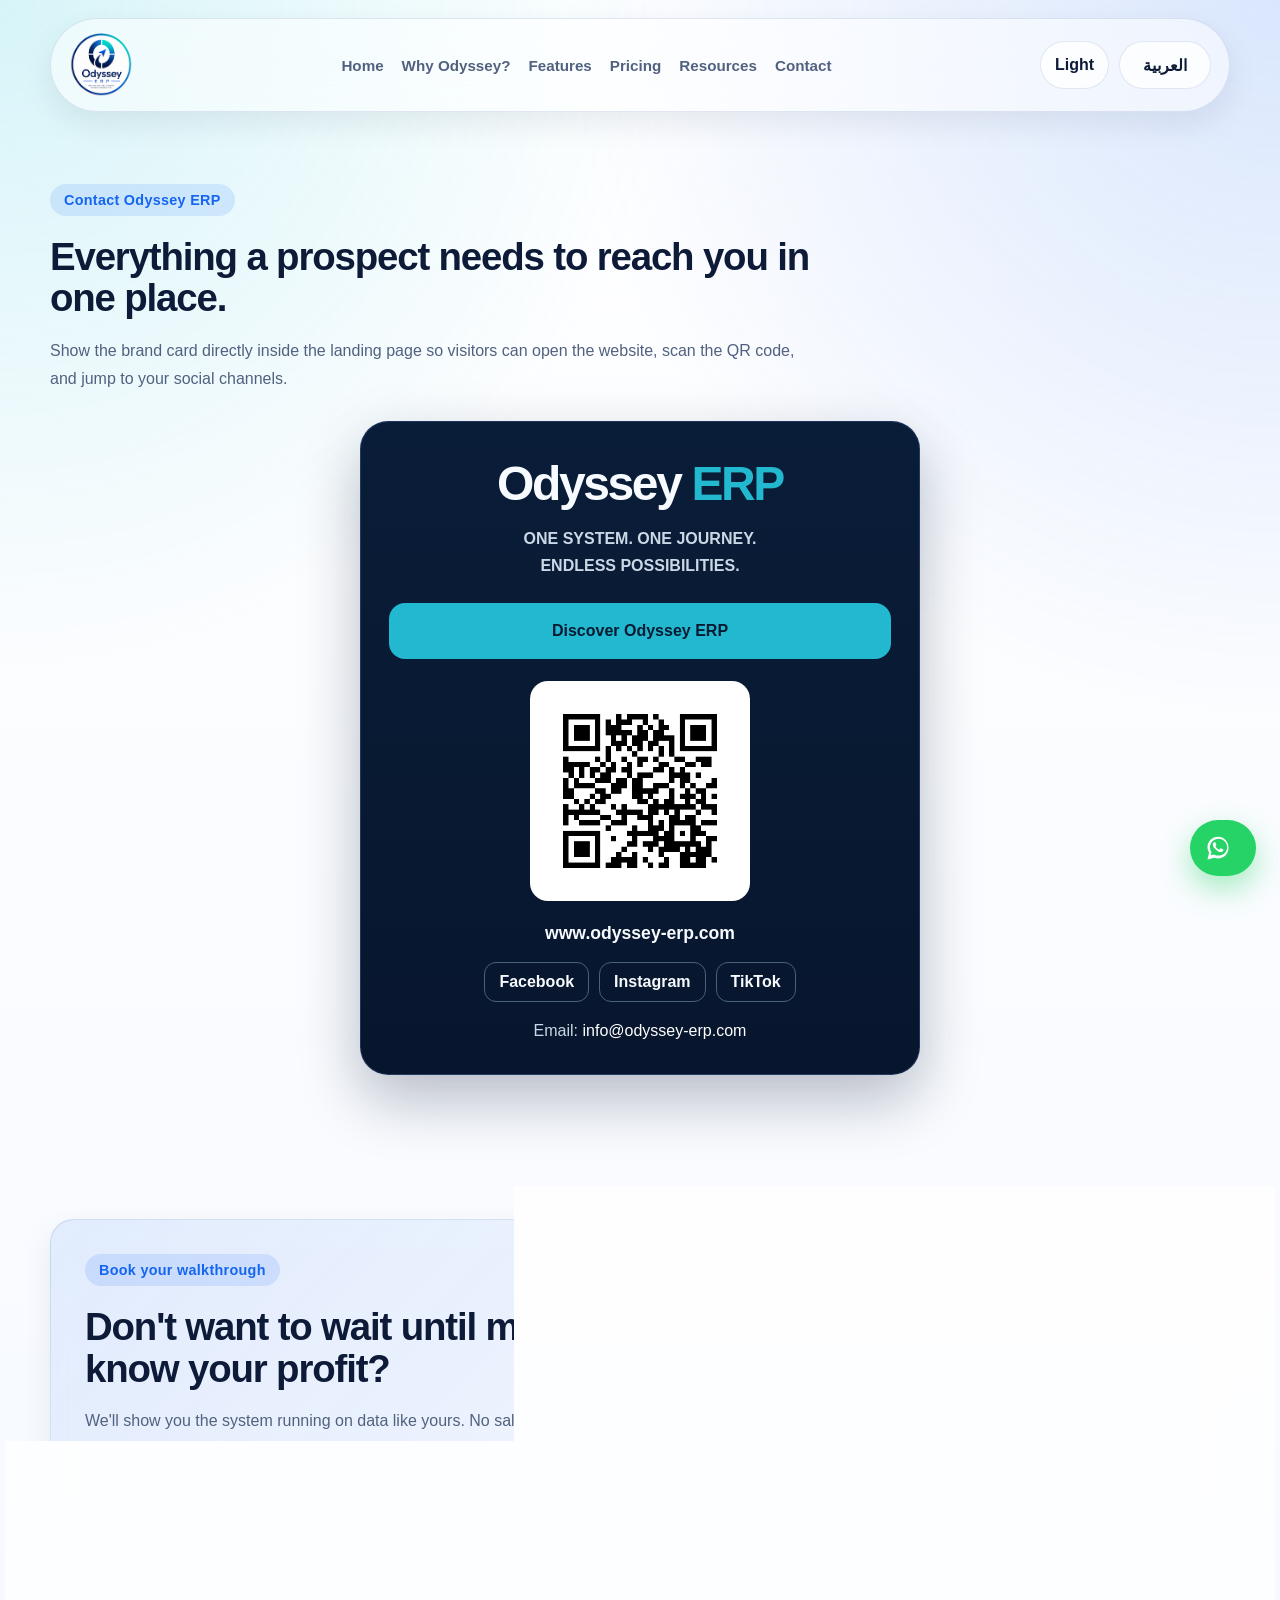
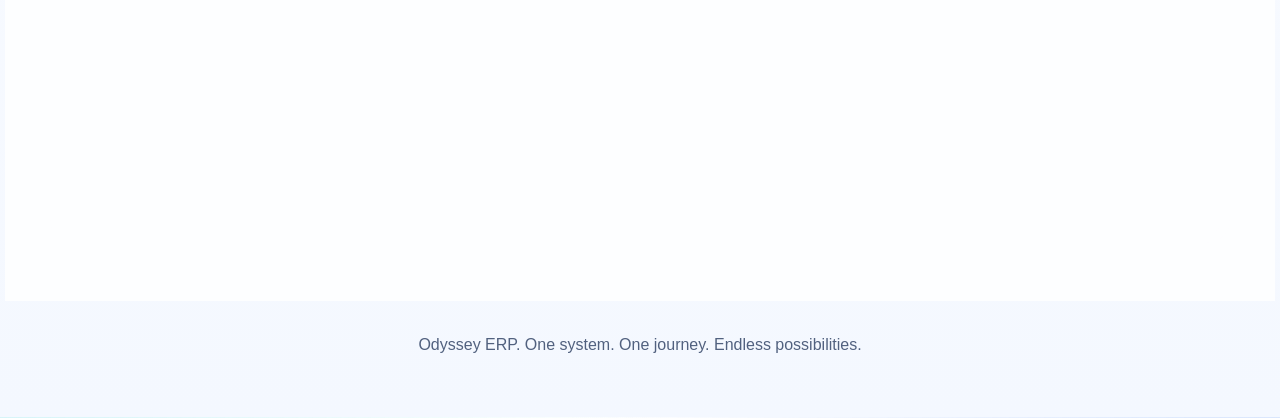
==== commit f86038d5: "Add "Why Odyssey?" page — bilingual product value report Grounded in an actual review of the backend" ====
--- a/contact.html
+++ b/contact.html
@@ -44,6 +44,7 @@
 
       <nav class="nav" aria-label="Primary">
         <a href="index.html" data-i18n="navHome">Home</a>
+        <a href="why-odyssey.html" data-i18n="navWhy">Why Odyssey?</a>
         <a href="features.html" data-i18n="navFeatures">Features</a>
         <a href="pricing.html" data-i18n="navPricing">Pricing</a>
         <a href="resources.html" data-i18n="navResources">Resources</a>
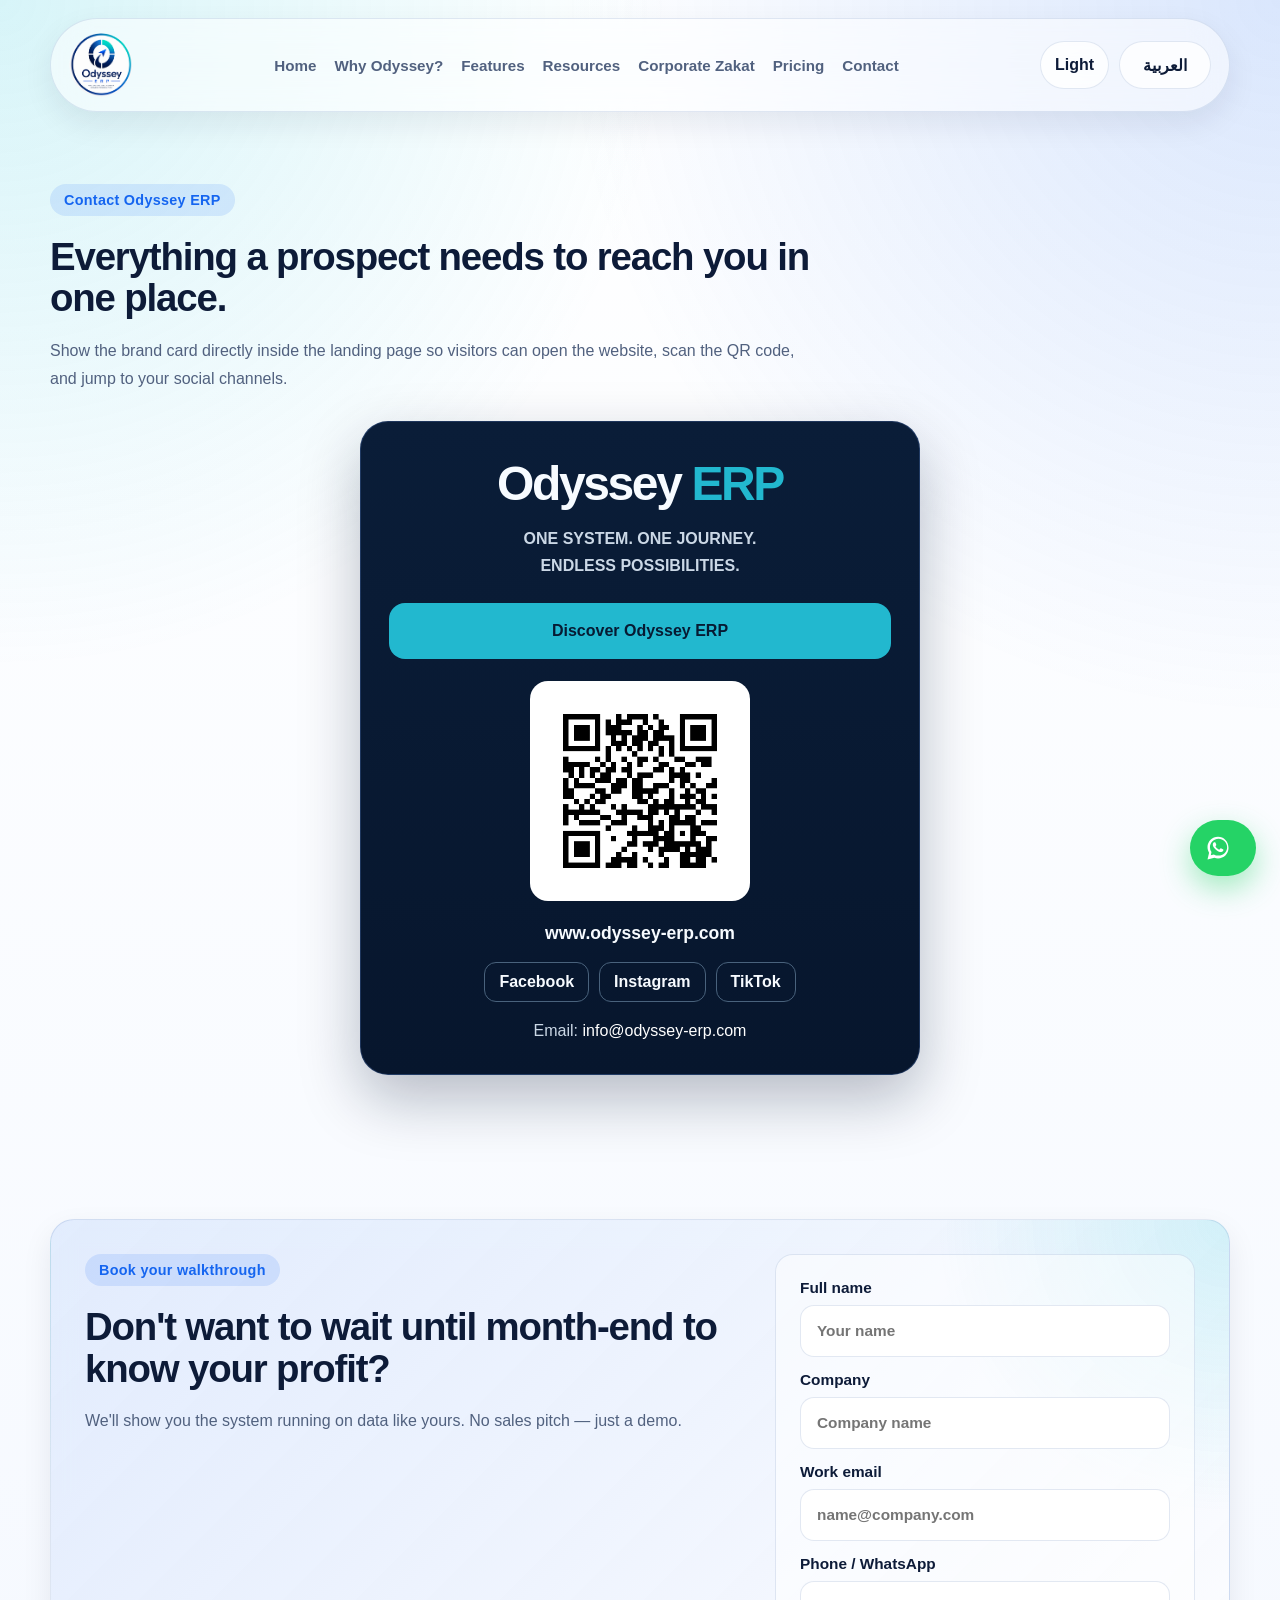
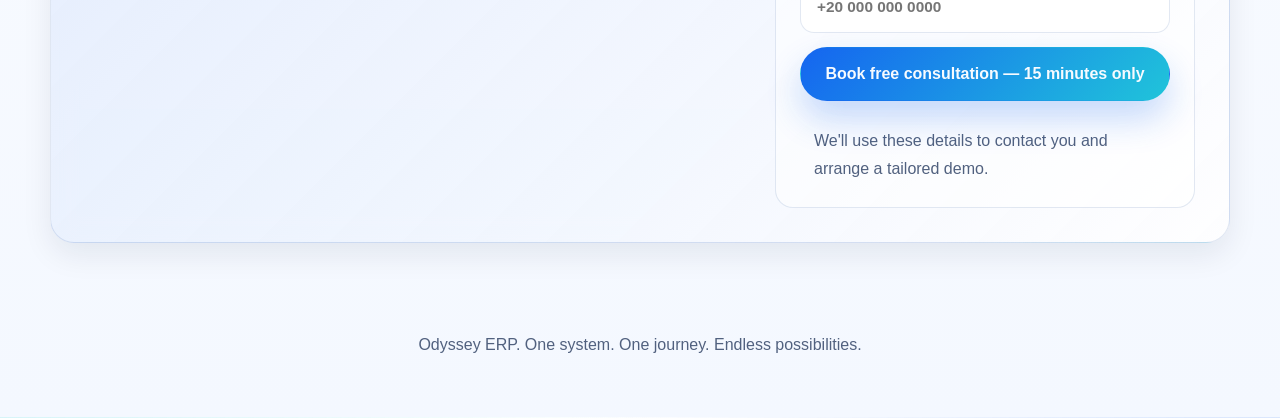
==== commit d10992cb: "Add "Corporate Zakat" to the main nav, between Resources and Pricing The zakat.html page was only re" ====
--- a/contact.html
+++ b/contact.html
@@ -8,6 +8,18 @@
     name="description"
     content="Book a free 15-minute Odyssey ERP walkthrough, or reach us directly on WhatsApp, email, and social channels."
   >
+  <link rel="canonical" href="https://www.odyssey-erp.com/contact.html">
+  <link rel="icon" type="image/png" href="Odyssey_ERP_Logo_Round.png">
+  <meta property="og:type" content="website">
+  <meta property="og:site_name" content="Odyssey ERP">
+  <meta property="og:url" content="https://www.odyssey-erp.com/contact.html">
+  <meta property="og:title" content="Contact & Book a Demo | Odyssey ERP">
+  <meta property="og:description" content="Book a free 15-minute Odyssey ERP walkthrough, or reach us directly on WhatsApp, email, and social channels.">
+  <meta property="og:image" content="https://www.odyssey-erp.com/Cover.png">
+  <meta name="twitter:card" content="summary_large_image">
+  <meta name="twitter:title" content="Contact & Book a Demo | Odyssey ERP">
+  <meta name="twitter:description" content="Book a free 15-minute Odyssey ERP walkthrough, or reach us directly on WhatsApp, email, and social channels.">
+  <meta name="twitter:image" content="https://www.odyssey-erp.com/Cover.png">
   <link rel="stylesheet" href="style.css">
   <!-- Google tag (gtag.js) -->
   <script async src="https://www.googletagmanager.com/gtag/js?id=G-DYQVPVSGE7"></script>
@@ -46,8 +58,9 @@
         <a href="index.html" data-i18n="navHome">Home</a>
         <a href="why-odyssey.html" data-i18n="navWhy">Why Odyssey?</a>
         <a href="features.html" data-i18n="navFeatures">Features</a>
+        <a href="resources.html" data-i18n="navResources">Resources</a>
+        <a href="zakat.html" data-i18n="navZakat">Corporate Zakat</a>
         <a href="pricing.html" data-i18n="navPricing">Pricing</a>
-        <a href="resources.html" data-i18n="navResources">Resources</a>
         <a href="contact.html" data-i18n="navContact">Contact</a>
       </nav>
 
--- a/style.css
+++ b/style.css
@@ -215,7 +215,6 @@
   grid-template-columns: 1.05fr 0.95fr;
   align-items: center;
   gap: 42px;
-  min-height: calc(100vh - 130px);
 }
 
 .eyebrow {
@@ -432,6 +431,16 @@
   gap: 20px;
 }
 
+.comparison-grid-3 {
+  grid-template-columns: repeat(3, minmax(0, 1fr));
+}
+
+.comparison-card-mid {
+  background:
+    linear-gradient(135deg, rgba(214, 158, 46, 0.1), rgba(214, 158, 46, 0.03)),
+    var(--surface);
+}
+
 .comparison-card {
   padding: 28px;
 }
@@ -907,6 +916,132 @@
 }
 /* ===== END ADDED: Risk Reversal Banner ===== */
 
+/* ===== ADDED: Zakat feature announcement banner ===== */
+.announce-banner {
+  margin-top: 18px;
+  padding: 16px 24px;
+  display: flex;
+  align-items: center;
+  justify-content: center;
+  gap: 10px;
+  flex-wrap: wrap;
+  text-align: center;
+  border-radius: 999px;
+  background: linear-gradient(135deg, var(--primary), var(--accent));
+  color: var(--text-inverse);
+  font-weight: 800;
+  font-size: 1.02rem;
+  transition: transform 0.2s ease, box-shadow 0.2s ease;
+}
+
+.announce-banner:hover {
+  transform: translateY(-1px);
+  box-shadow: var(--shadow-soft);
+}
+
+.announce-banner-cta {
+  text-decoration: underline;
+  white-space: nowrap;
+}
+
+@media (max-width: 640px) {
+  .announce-banner {
+    font-size: 0.92rem;
+    padding: 14px 18px;
+  }
+}
+/* ===== END ADDED: Zakat feature announcement banner ===== */
+
+/* ===== ADDED: Feature journey (connected timeline with real product shots) ===== */
+.journey-track {
+  position: relative;
+  display: grid;
+  grid-template-columns: repeat(4, minmax(0, 1fr));
+  gap: 28px;
+  margin-top: 44px;
+}
+
+.journey-track::before {
+  content: "";
+  position: absolute;
+  top: 27px;
+  left: 12.5%;
+  right: 12.5%;
+  height: 2px;
+  background: linear-gradient(90deg, var(--primary), var(--accent));
+  opacity: 0.35;
+  z-index: 0;
+}
+
+.journey-step {
+  position: relative;
+  z-index: 1;
+  display: flex;
+  flex-direction: column;
+  align-items: center;
+  text-align: center;
+  gap: 14px;
+}
+
+.journey-num {
+  width: 54px;
+  height: 54px;
+  border-radius: 50%;
+  display: flex;
+  align-items: center;
+  justify-content: center;
+  font-weight: 800;
+  font-size: 1.05rem;
+  background: linear-gradient(135deg, var(--primary), var(--accent));
+  color: var(--text-inverse);
+  box-shadow: 0 0 0 6px var(--bg-strong);
+}
+
+.journey-shot {
+  width: 100%;
+  aspect-ratio: 16 / 10;
+  border-radius: var(--radius-md);
+  overflow: hidden;
+  border: 1px solid var(--surface-border);
+  box-shadow: var(--shadow-soft);
+  background: #1a2530;
+}
+
+.journey-shot img {
+  width: 100%;
+  height: 100%;
+  object-fit: cover;
+  object-position: top;
+  display: block;
+}
+
+.journey-shot.journey-shot-notification img {
+  object-position: top center;
+}
+
+.journey-step h3 {
+  margin: 0;
+  font-size: 1.05rem;
+}
+
+.journey-step p {
+  margin: 0;
+  font-size: 0.9rem;
+  color: var(--text-soft);
+  line-height: 1.65;
+}
+
+@media (max-width: 900px) {
+  .journey-track {
+    grid-template-columns: 1fr;
+    gap: 32px;
+  }
+  .journey-track::before {
+    display: none;
+  }
+}
+/* ===== END ADDED: Feature journey ===== */
+
 /* ===== ADDED: Section-end CTA ===== */
 .section-cta {
   display: flex;
@@ -918,8 +1053,21 @@
 /* ===== ADDED: How It Works Section ===== */
 .steps-grid {
   display: grid;
-  grid-template-columns: repeat(3, minmax(0, 1fr));
+  grid-template-columns: repeat(4, minmax(0, 1fr));
   gap: 18px;
+}
+
+.step-time {
+  display: inline-block;
+  margin-bottom: 14px;
+  padding: 4px 10px;
+  border-radius: 999px;
+  background: var(--primary-soft);
+  color: var(--primary);
+  font-size: 0.72rem;
+  font-weight: 800;
+  letter-spacing: 0.02em;
+  text-transform: uppercase;
 }
 
 .step-card {
@@ -971,6 +1119,12 @@
 }
 
 @media (max-width: 1100px) {
+  .steps-grid {
+    grid-template-columns: repeat(2, minmax(0, 1fr));
+  }
+}
+
+@media (max-width: 640px) {
   .steps-grid {
     grid-template-columns: 1fr;
   }
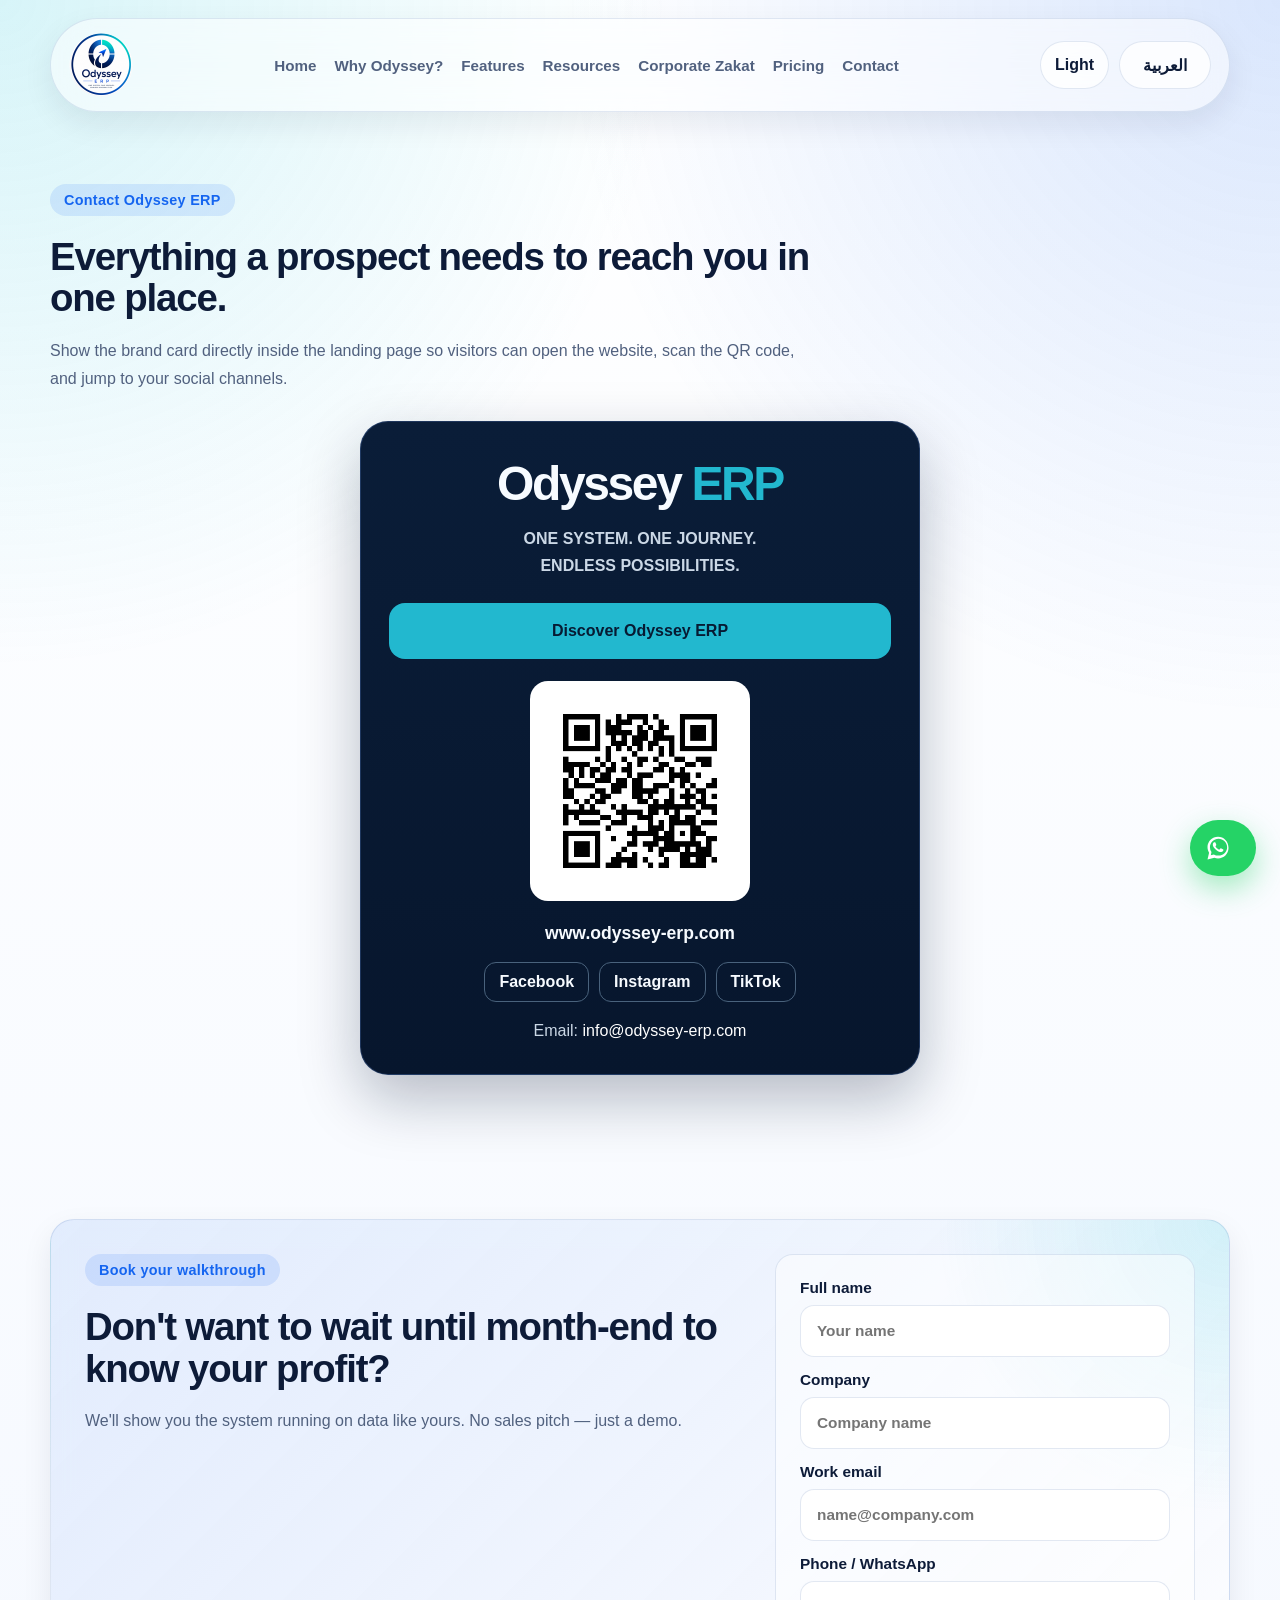
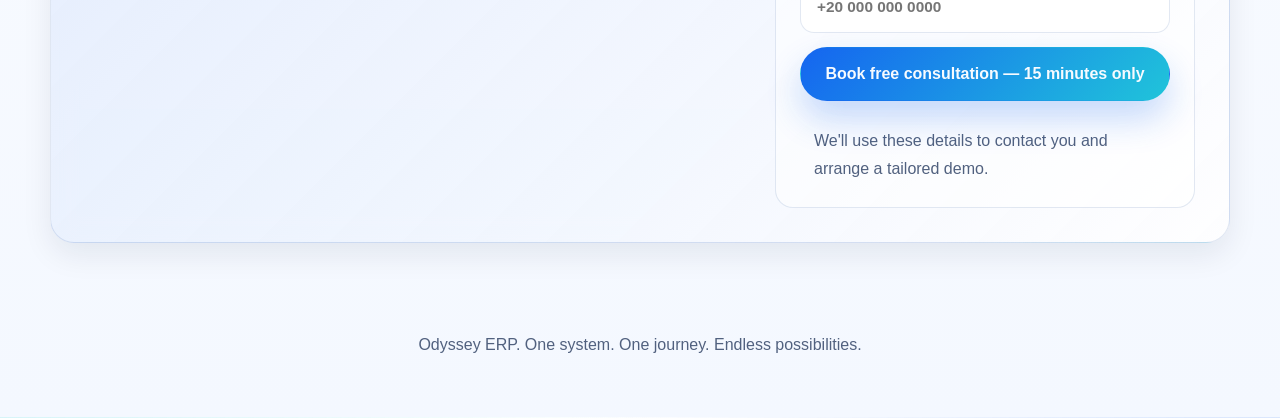
==== commit 8910e74f: "Compress oversized images site-wide and lazy-load below-the-fold images Several product screenshots " ====
--- a/contact.html
+++ b/contact.html
@@ -92,7 +92,7 @@
             <div class="contact-tag">ONE SYSTEM. ONE JOURNEY.<br>ENDLESS POSSIBILITIES.</div>
             <a class="contact-main-link" href="https://www.odyssey-erp.com" target="_blank" rel="noreferrer">Discover Odyssey ERP</a>
             <div class="contact-qr">
-              <img src="[data-uri]" alt="QR Code to Odyssey ERP website">
+              <img src="[data-uri]" alt="QR Code to Odyssey ERP website" loading="lazy">
             </div>
             <div class="contact-site">
               <a href="https://www.odyssey-erp.com" target="_blank" rel="noreferrer">www.odyssey-erp.com</a>
